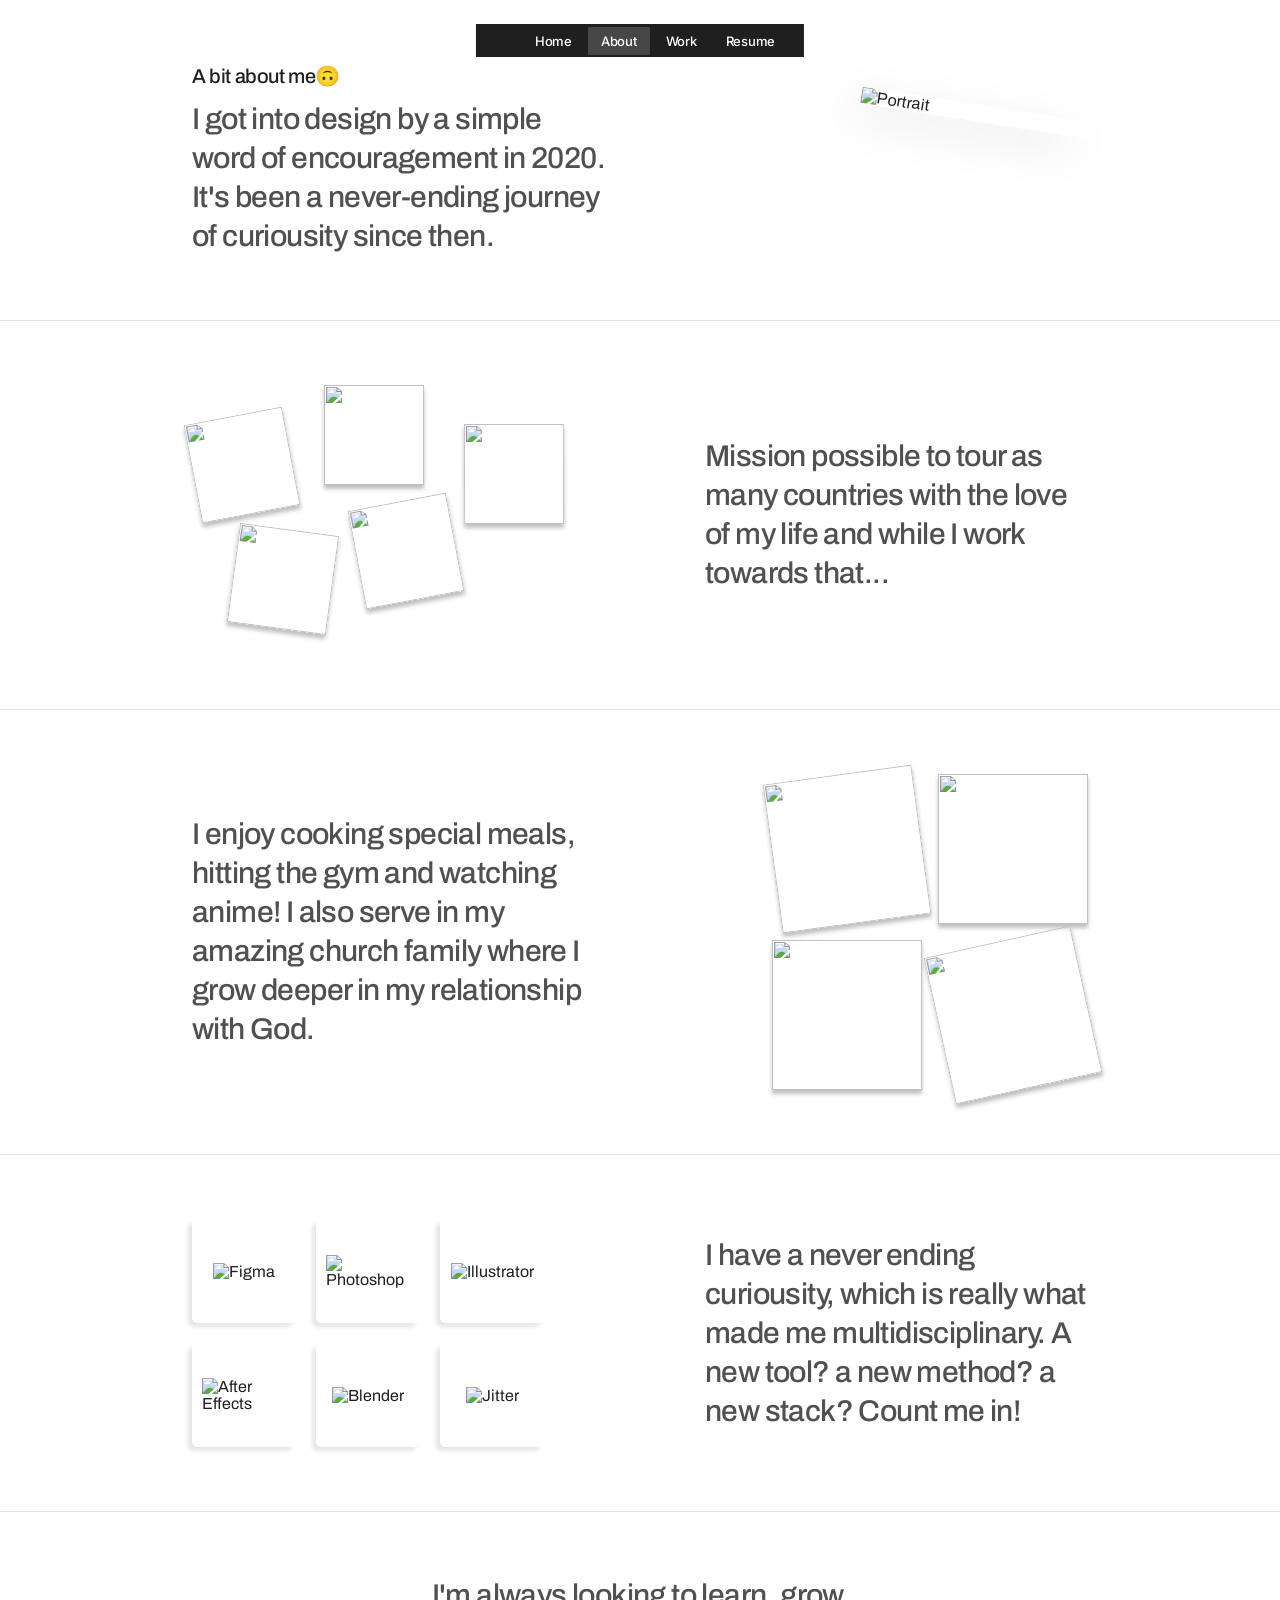
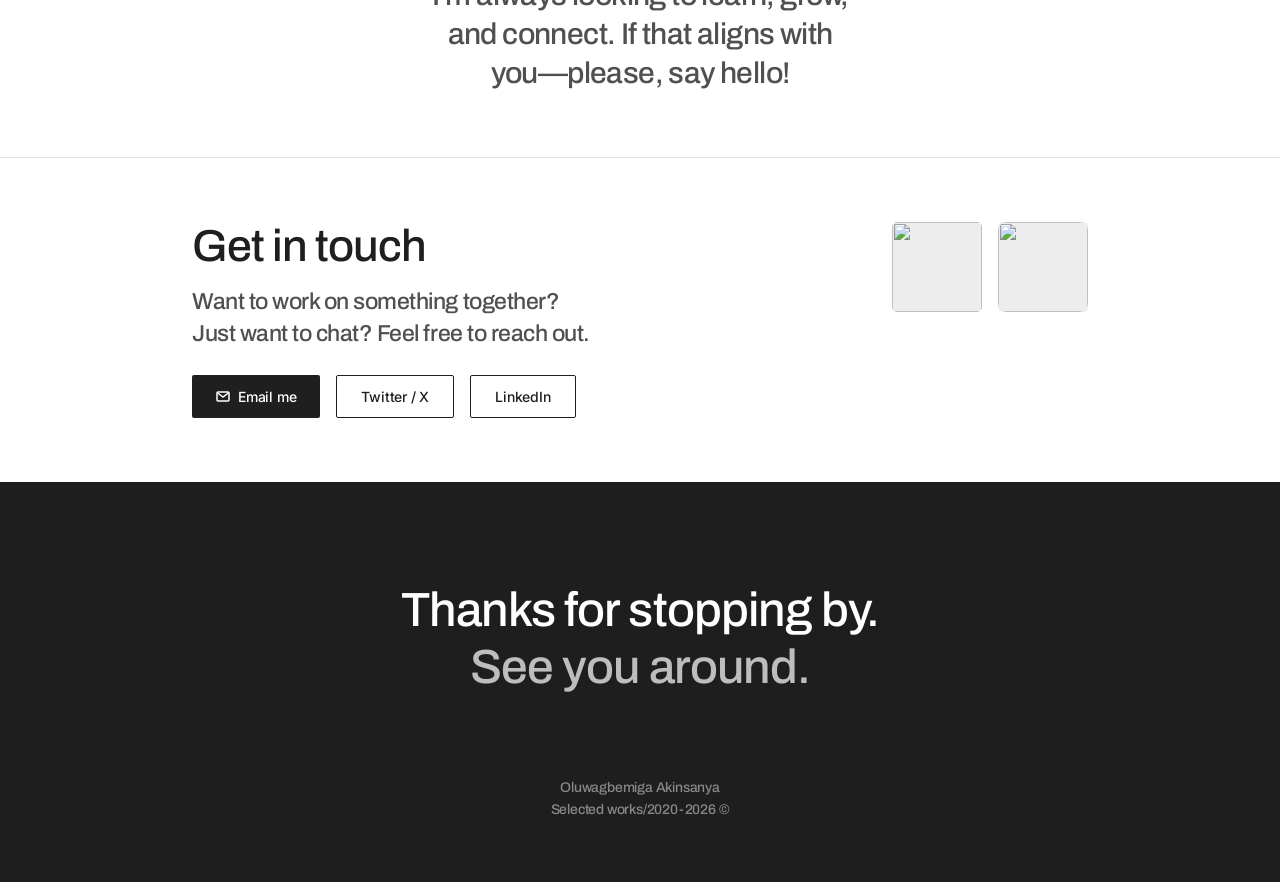
==== about.html @ 21c0c802 "Initial commit: portfolio site" ====
<!DOCTYPE html>
<html lang="en">
<head>
  <meta charset="UTF-8">
  <meta name="viewport" content="width=device-width, initial-scale=1">
  <title>About — Oluwagbemiga</title>
  <link rel="preconnect" href="https://fonts.googleapis.com">
  <link rel="preconnect" href="https://fonts.gstatic.com" crossorigin>
  <link href="https://fonts.googleapis.com/css2?family=Archivo:ital,wdth,wght@0,75..125,100..900;1,75..125,100..900&family=Inter:wght@400;500;700&display=swap" rel="stylesheet">
  <link rel="stylesheet" href="styles.css">
</head>
<body>

<!-- ── Navigation ── -->
<nav class="site-nav" id="site-nav">
  <span class="nav-brand">OA</span>
  <div class="nav-links" id="nav-links">
    <a href="index.html"  class="nav-link">Home</a>
    <a href="about.html"  class="nav-link active">About</a>
    <a href="work.html"   class="nav-link">Work</a>
    <a href="resume.html" class="nav-link">Resume</a>
  </div>
  <button class="nav-hamburger" id="hamburger" aria-label="Open menu" aria-expanded="false">
    <span></span><span></span><span></span>
  </button>
</nav>

<div class="nav-drawer" id="nav-drawer" role="dialog" aria-modal="true" aria-label="Navigation">
  <a href="index.html"  class="nav-link">Home</a>
  <a href="about.html"  class="nav-link active">About</a>
  <a href="work.html"   class="nav-link">Work</a>
  <a href="resume.html" class="nav-link">Resume</a>
</div>

<!-- ── Section 1 ── -->
<section class="about-section-1">
  <div class="page-wrap">
    <div class="about-intro">
      <div class="about-text-col">
        <h2 class="about-emoji-heading">A bit about me🙃</h2>
        <p class="about-large-text">I got into design by a simple word of encouragement in 2020. It's been a never-ending journey of curiousity since then.</p>
      </div>
      <div class="about-photo-col">
        <img src="https://www.figma.com/api/mcp/asset/f6cf81d5-50de-413b-9398-11bdb1b05a57.png" alt="Portrait" class="about-portrait">
      </div>
    </div>
  </div>
</section>

<div class="divider"></div>

<!-- ── Section 2 ── -->
<section class="about-section-2">
  <div class="page-wrap">
    <div class="about-grid-2col">
      <div class="about-images-scattered">
        <img src="https://www.figma.com/api/mcp/asset/86832099-6c69-4d42-bf12-0db4198c7cac.png" alt="" class="scattered-img scattered-img-1">
        <img src="https://www.figma.com/api/mcp/asset/86832099-6c69-4d42-bf12-0db4198c7cac.png" alt="" class="scattered-img scattered-img-2">
        <img src="https://www.figma.com/api/mcp/asset/86832099-6c69-4d42-bf12-0db4198c7cac.png" alt="" class="scattered-img scattered-img-3">
        <img src="https://www.figma.com/api/mcp/asset/86832099-6c69-4d42-bf12-0db4198c7cac.png" alt="" class="scattered-img scattered-img-4">
        <img src="https://www.figma.com/api/mcp/asset/86832099-6c69-4d42-bf12-0db4198c7cac.png" alt="" class="scattered-img scattered-img-5">
      </div>
      <div class="about-text-col-right">
        <p class="about-large-text">Mission possible to tour as many countries with the love of my life and while I work towards that...</p>
      </div>
    </div>
  </div>
</section>

<div class="divider"></div>

<!-- ── Section 3 ── -->
<section class="about-section-3">
  <div class="page-wrap">
    <div class="about-grid-2col">
      <div class="about-text-col">
        <p class="about-large-text">I enjoy cooking special meals, hitting the gym and watching anime! I also serve in my amazing church family where I grow deeper in my relationship with God.</p>
      </div>
      <div class="about-photos-group">
        <img src="https://www.figma.com/api/mcp/asset/74297b74-809b-4aea-aa64-3c2932023fda.png" alt="" class="about-photo-1">
        <img src="https://www.figma.com/api/mcp/asset/d408a645-271e-459c-bf51-e8c60761d5ba.png" alt="" class="about-photo-2">
        <img src="https://www.figma.com/api/mcp/asset/4335ca05-615f-412e-9562-14b86ab29847.png" alt="" class="about-photo-3">
        <img src="https://www.figma.com/api/mcp/asset/6517245e-c933-4cba-adb3-c72f0f5b3d5c.png" alt="" class="about-photo-4">
      </div>
    </div>
  </div>
</section>

<div class="divider"></div>

<!-- ── Section 4 ── -->
<section class="about-section-4">
  <div class="page-wrap">
    <div class="about-grid-2col">
      <div class="about-tools-grid">
        <div class="about-tool-icon"><img src="https://www.figma.com/api/mcp/asset/6e334aee-6ba7-4300-bdca-6ab56b4543cb.png" alt="Figma"></div>
        <div class="about-tool-icon"><img src="https://www.figma.com/api/mcp/asset/981fa66b-3b0f-4d4e-8f4e-2a7645a2c3f4.png" alt="Photoshop"></div>
        <div class="about-tool-icon"><img src="https://www.figma.com/api/mcp/asset/8ad4695e-627b-4239-b945-a919a7bea72e.png" alt="Illustrator"></div>
        <div class="about-tool-icon"><img src="https://www.figma.com/api/mcp/asset/7de58381-ef92-4395-988f-3b2e0eb413a5.png" alt="After Effects"></div>
        <div class="about-tool-icon"><img src="https://www.figma.com/api/mcp/asset/53575e21-526a-4809-959b-5edc28e5737f.png" alt="Blender"></div>
        <div class="about-tool-icon"><img src="https://www.figma.com/api/mcp/asset/551fd277-6b20-4129-b272-5f12b5380f18.png" alt="Jitter"></div>
      </div>
      <div class="about-text-col-right">
        <p class="about-large-text">I have a never ending curiousity, which is really what made me multidisciplinary. A new tool? a new method? a new stack? Count me in!</p>
      </div>
    </div>
  </div>
</section>

<div class="divider"></div>

<!-- ── Section 5 ── -->
<section class="about-section-5">
  <div class="page-wrap">
    <p class="about-large-text about-centered">I'm always looking to learn, grow, and connect. If that aligns with you—please, say hello!</p>
  </div>
</section>

<div class="divider"></div>

<!-- ── Contact ── -->
<section id="contact">
  <div class="page-wrap">
    <div class="contact-inner">
      <div class="contact-text">
        <h2 class="contact-title">Get in touch</h2>
        <p class="contact-sub">
          Want to work on something together?<br>
          Just want to chat? Feel free to reach out.
        </p>
        <div class="contact-links">
          <a href="mailto:hello@gbemiga.com" class="contact-btn">
            <svg width="14" height="14" viewBox="0 0 14 14" fill="none" stroke="currentColor" stroke-width="1.5" aria-hidden="true"><rect x="1" y="3" width="12" height="9" rx="1"/><path d="M1 3.5l6 4.5 6-4.5"/></svg>
            Email me
          </a>
          <a href="https://twitter.com" target="_blank" rel="noopener" class="contact-btn outline">Twitter / X</a>
          <a href="https://linkedin.com" target="_blank" rel="noopener" class="contact-btn outline">LinkedIn</a>
        </div>
      </div>
      <div class="contact-avatars">
        <div class="contact-avatar">
          <img src="https://www.figma.com/api/mcp/asset/2e35de04-e51f-4b09-ad46-7bd2936ab150.png" alt="">
        </div>
        <div class="contact-avatar rounded">
          <img src="https://www.figma.com/api/mcp/asset/2a43129b-2ddc-463d-95ac-5caa63609c9f.png" alt="">
        </div>
      </div>
    </div>
  </div>
</section>

<!-- ── Footer ── -->
<footer class="site-footer">
  <div class="footer-heading">
    <span class="line1">Thanks for stopping by.</span>
    <span class="line2">See you around.</span>
  </div>
  <p class="footer-copy">
    Oluwagbemiga Akinsanya<br>
    Selected works/2020-2026 ©
  </p>
</footer>

<script src="main.js"></script>
</body>
</html>
---- styles.css ----
/* ═══════════════════════════════════════════════
   GBEMIGA PORTFOLIO — SHARED STYLES
   ═══════════════════════════════════════════════ */

/* ── Reset ── */
*, *::before, *::after { box-sizing: border-box; margin: 0; padding: 0; }
html { scroll-behavior: smooth; }

/* ── Tokens ── */
:root {
  --black:   #1f1f1f;
  --gray:    #505050;
  --light:   #ededed;
  --sage:    #aec0b7;
  --white:   #ffffff;
  --dark:    #1e1e1e;
  --divider: #e2e2e2;
  --blue:    #0161f3;

  --font-main: 'Archivo', sans-serif;
  --font-ui:   'Inter', sans-serif;

  /* content column: mirrors Figma 272px gutter on 1440px canvas */
  --col-pad: max(24px, calc((100% - 896px) / 2));
  --max-content: 896px;
}

/* ── Base ── */
body {
  font-family: var(--font-main);
  background: var(--white);
  color: var(--black);
  -webkit-font-smoothing: antialiased;
}

a { color: inherit; text-decoration: none; }
img { display: block; max-width: 100%; }
button { cursor: pointer; border: none; background: none; font: inherit; }

/* ═══════════════════════════════════════════════
   NAVIGATION
   ═══════════════════════════════════════════════ */
.site-nav {
  position: fixed;
  top: 24px;
  left: 50%;
  transform: translateX(-50%);
  z-index: 100;
  background: var(--black);
  display: flex;
  align-items: center;
  gap: 6px;
  padding: 8px 16px;
  white-space: nowrap;
  transition: top .3s;
}

.nav-link {
  font-family: var(--font-ui);
  font-weight: 500;
  font-size: 13px;
  color: var(--white);
  letter-spacing: -.26px;
  padding: 6px 13px;
  border-radius: 1px;
  transition: background .15s;
}
.nav-link:hover        { background: #2e2e2e; }
.nav-link.active       { background: #474747; }

/* hamburger (hidden on desktop) */
.nav-hamburger {
  display: none;
  flex-direction: column;
  gap: 5px;
  padding: 6px;
  cursor: pointer;
}
.nav-hamburger span {
  display: block;
  width: 22px;
  height: 2px;
  background: var(--white);
  border-radius: 2px;
  transition: transform .25s, opacity .25s;
}

/* mobile nav drawer */
.nav-drawer {
  display: none;
  position: fixed;
  inset: 0;
  background: var(--black);
  z-index: 99;
  flex-direction: column;
  align-items: center;
  justify-content: center;
  gap: 32px;
}
.nav-drawer.open { display: flex; }
.nav-drawer .nav-link {
  font-size: 28px;
  font-family: var(--font-main);
  font-weight: 500;
  letter-spacing: -.5px;
}

/* ═══════════════════════════════════════════════
   PAGE LAYOUT HELPERS
   ═══════════════════════════════════════════════ */
.page-wrap {
  padding: 0 var(--col-pad);
  max-width: calc(var(--max-content) + 2 * var(--col-pad));
  margin: 0 auto;
}

.divider {
  width: 100%;
  height: 1px;
  background: var(--divider);
  margin: 0;
}

/* ═══════════════════════════════════════════════
   HERO
   ═══════════════════════════════════════════════ */
#home {
  padding-top: 160px;
  padding-bottom: 60px;
}
.hero-name {
  font-weight: 500;
  font-size: clamp(32px, 4vw, 48px);
  color: var(--black);
  letter-spacing: -.96px;
  line-height: 1.15;
  font-variation-settings: 'wdth' 100;
}
.hero-desc {
  font-weight: 500;
  font-size: clamp(32px, 4vw, 48px);
  color: var(--gray);
  letter-spacing: -.96px;
  line-height: 1.15;
  font-variation-settings: 'wdth' 100;
}
.hero-desc em { font-style: italic; }

/* ═══════════════════════════════════════════════
   STATS BAR
   ═══════════════════════════════════════════════ */
#about-strip {
  padding: 48px 0;
}
.stats {
  display: flex;
  align-items: flex-end;
  gap: clamp(32px, 6vw, 88px);
  flex-wrap: wrap;
}
.stat-block {
  display: flex;
  flex-direction: column;
  gap: 14px;
}
.stat-label, .stat-sub {
  font-weight: 500;
  font-size: clamp(16px, 1.8vw, 24px);
  color: var(--gray);
  letter-spacing: -.48px;
  font-variation-settings: 'wdth' 100;
}
.stat-number, .stat-proficient-title {
  font-weight: 500;
  font-size: clamp(32px, 4vw, 48px);
  color: var(--black);
  letter-spacing: -.96px;
  font-variation-settings: 'wdth' 100;
}
.stat-proficient-tools {
  font-weight: 500;
  font-size: clamp(14px, 1.6vw, 24px);
  color: var(--gray);
  letter-spacing: -.48px;
  font-variation-settings: 'wdth' 100;
}

/* ═══════════════════════════════════════════════
   WORK SECTION
   ═══════════════════════════════════════════════ */
#work { padding: 48px 0 64px; }

.section-heading {
  font-weight: 500;
  font-size: clamp(28px, 3.5vw, 48px);
  color: var(--black);
  letter-spacing: -.96px;
  margin-bottom: 32px;
  font-variation-settings: 'wdth' 100;
}

/* Filter tabs */
.filter-tabs {
  display: flex;
  align-items: center;
  gap: clamp(24px, 4vw, 60px);
  margin-bottom: 40px;
  flex-wrap: wrap;
}
.filter-tab {
  position: relative;
  cursor: pointer;
  padding-bottom: 4px;
}
.filter-tab-label {
  font-family: var(--font-ui);
  font-size: clamp(16px, 1.4vw, 20px);
  font-weight: 500;
  color: var(--gray);
  letter-spacing: -.4px;
  transition: color .15s;
}
.filter-tab-label sup {
  font-size: .65em;
  vertical-align: super;
  margin-left: 2px;
}
.filter-tab.active .filter-tab-label { font-weight: 700; color: var(--black); }
.filter-tab::after {
  content: '';
  position: absolute;
  bottom: 0; left: 0;
  width: 0; height: 2px;
  background: var(--black);
  transition: width .2s;
}
.filter-tab.active::after { width: 100%; }

/* Project grid */
.project-grid {
  display: grid;
  grid-template-columns: repeat(3, 1fr);
  gap: 39px 20px;
}
.project-card {
  display: flex;
  flex-direction: column;
  gap: 13px;
  cursor: pointer;
}
.project-card[data-hidden="true"] { display: none; }

.project-thumb {
  background: var(--sage);
  aspect-ratio: 272 / 180;
  overflow: hidden;
  position: relative;
}
.project-thumb img {
  position: absolute;
  inset: 0;
  width: 100%;
  height: 100%;
  object-fit: cover;
  pointer-events: none;
  transition: transform .3s ease;
}
.project-card:hover .project-thumb img { transform: scale(1.04); }

.project-info { display: flex; flex-direction: column; gap: 4px; }
.project-name {
  font-weight: 500;
  font-size: clamp(18px, 1.8vw, 24px);
  color: var(--black);
  letter-spacing: -.48px;
  font-variation-settings: 'wdth' 100;
}
.project-type {
  font-family: var(--font-ui);
  font-weight: 500;
  font-size: 16px;
  color: var(--gray);
  letter-spacing: -.32px;
}
.project-link-cta {
  font-family: var(--font-ui);
  font-weight: 500;
  font-size: 16px;
  color: var(--gray);
  letter-spacing: -.32px;
  display: flex;
  align-items: center;
  gap: 8px;
  transition: color .15s;
}
.project-card:hover .project-link-cta { color: var(--black); }
.project-link-cta svg {
  width: 10px;
  height: 10px;
  flex-shrink: 0;
  transition: transform .2s;
}
.project-card:hover .project-link-cta svg { transform: translate(2px, -2px); }

/* thumb variants */
.thumb-ladder-ng { background: linear-gradient(180deg, #0161f3, #011d70); }
.thumb-ladder-brand { background: #0161f3; }

.coming-soon-badge {
  position: absolute;
  bottom: 12px; left: 9px;
  background: rgba(255,255,255,.41);
  backdrop-filter: blur(4px);
  padding: 4px 8px;
  font-family: var(--font-ui);
  font-weight: 500;
  font-size: 11px;
  color: var(--white);
  letter-spacing: -.22px;
}

/* ═══════════════════════════════════════════════
   EXPLORATIONS
   ═══════════════════════════════════════════════ */
#explorations { padding: 48px 0 64px; }
.exploration-grid {
  display: grid;
  grid-template-columns: repeat(2, 1fr);
  gap: 36px;
  margin-top: 32px;
}
.exploration-card { display: flex; flex-direction: column; gap: 13px; cursor: pointer; }
.exploration-thumb {
  background: var(--sage);
  aspect-ratio: 410 / 250;
  overflow: hidden;
  position: relative;
  border-radius: 5px;
}
.exploration-thumb img {
  position: absolute;
  inset: 0;
  width: 100%;
  height: 100%;
  object-fit: cover;
  transition: transform .3s ease;
}
.exploration-card:hover .exploration-thumb img { transform: scale(1.04); }
.exploration-name {
  font-weight: 500;
  font-size: clamp(18px, 1.8vw, 24px);
  color: var(--black);
  letter-spacing: -.48px;
  font-variation-settings: 'wdth' 100;
}

/* ═══════════════════════════════════════════════
   CONTACT
   ═══════════════════════════════════════════════ */
#contact { padding: 64px 0; }
.contact-inner {
  display: flex;
  align-items: flex-start;
  justify-content: space-between;
  gap: 40px;
  flex-wrap: wrap;
}
.contact-text { flex: 1 1 320px; display: flex; flex-direction: column; gap: 16px; }
.contact-title {
  font-weight: 500;
  font-size: clamp(28px, 3.5vw, 48px);
  color: var(--black);
  letter-spacing: -.96px;
  font-variation-settings: 'wdth' 100;
}
.contact-sub {
  font-weight: 500;
  font-size: clamp(16px, 1.8vw, 24px);
  color: var(--gray);
  letter-spacing: -.48px;
  line-height: 1.4;
  font-variation-settings: 'wdth' 100;
}
.contact-links { display: flex; gap: 16px; margin-top: 8px; flex-wrap: wrap; }
.contact-btn {
  display: inline-flex;
  align-items: center;
  gap: 8px;
  background: var(--black);
  color: var(--white);
  font-family: var(--font-ui);
  font-weight: 500;
  font-size: 14px;
  letter-spacing: -.2px;
  padding: 12px 24px;
  border-radius: 2px;
  transition: background .15s;
}
.contact-btn:hover { background: #333; }
.contact-btn.outline {
  background: transparent;
  border: 1px solid var(--black);
  color: var(--black);
}
.contact-btn.outline:hover { background: var(--light); }

.contact-avatars { display: flex; gap: 16px; align-items: center; flex-shrink: 0; }
.contact-avatar {
  width: 90px; height: 90px;
  border-radius: 5px;
  overflow: hidden;
  background: var(--light);
  position: relative;
}
.contact-avatar img {
  position: absolute;
  inset: 0;
  width: 100%;
  height: 100%;
  object-fit: cover;
}
.contact-avatar.rounded img { border-radius: 9px; }

/* ═══════════════════════════════════════════════
   FOOTER
   ═══════════════════════════════════════════════ */
.site-footer {
  background: var(--dark);
  padding: 100px var(--col-pad) 60px;
  text-align: center;
}
.footer-heading {
  font-weight: 500;
  font-size: clamp(28px, 4vw, 48px);
  letter-spacing: -.96px;
  font-variation-settings: 'wdth' 100;
  line-height: 1.2;
  margin-bottom: 80px;
}
.footer-heading .line1 { color: var(--white); display: block; }
.footer-heading .line2 { color: #bdbdbd;     display: block; }
.footer-copy {
  font-weight: 500;
  font-size: 14px;
  color: #888;
  letter-spacing: -.2px;
  line-height: 1.6;
  font-variation-settings: 'wdth' 100;
}

/* ═══════════════════════════════════════════════
   ABOUT PAGE
   ═══════════════════════════════════════════════ */
.about-section-1, .about-section-2, .about-section-3, .about-section-4, .about-section-5 {
  padding: 64px 0;
}

.about-emoji-heading {
  font-weight: 500;
  font-size: 20px;
  color: var(--black);
  letter-spacing: -.4px;
  margin-bottom: 12px;
  font-variation-settings: 'wdth' 100;
}

.about-large-text {
  font-weight: 500;
  font-size: clamp(22px, 2.5vw, 30px);
  color: var(--gray);
  letter-spacing: -.6px;
  line-height: 1.3;
  font-variation-settings: 'wdth' 100;
}

.about-centered {
  text-align: center;
  max-width: 430px;
  margin: 0 auto;
}

/* Section 1: Intro with portrait */
.about-intro {
  display: grid;
  grid-template-columns: 1fr 1fr;
  gap: 64px;
  align-items: start;
}
.about-text-col {
  max-width: 430px;
}
.about-photo-col {
  display: flex;
  justify-content: flex-end;
  padding-top: 40px;
}
.about-portrait {
  width: 228px;
  height: auto;
  transform: rotate(8.8deg);
  box-shadow: -10px 14px 44px rgba(0,0,0,0.1);
}

/* Section 2: Scattered images */
.about-grid-2col {
  display: grid;
  grid-template-columns: 1fr 1fr;
  gap: 64px;
  align-items: center;
}
.about-images-scattered {
  position: relative;
  height: 260px;
}
.scattered-img {
  position: absolute;
  width: 100px;
  height: 100px;
  object-fit: cover;
  box-shadow: 0 4px 4px rgba(0,0,0,0.25);
}
.scattered-img-1 { top: 30px; left: 0; transform: rotate(-10.75deg); }
.scattered-img-2 { top: 0; left: 132px; }
.scattered-img-3 { top: 116px; left: 164px; transform: rotate(-10.75deg); }
.scattered-img-4 { top: 144px; left: 41px; transform: rotate(7.67deg); }
.scattered-img-5 { top: 39px; left: 272px; transform: rotate(-0.14deg); }

.about-text-col-right {
  max-width: 383px;
  margin-left: auto;
}

/* Section 3: Photos group */
.about-photos-group {
  display: grid;
  grid-template-columns: repeat(2, 150px);
  gap: 16px;
  justify-content: flex-end;
}
.about-photo-1, .about-photo-2, .about-photo-3, .about-photo-4 {
  width: 150px;
  height: 150px;
  object-fit: cover;
  box-shadow: 0 4px 4px rgba(0,0,0,0.25);
}
.about-photo-1 { transform: rotate(-7.72deg); }
.about-photo-4 { transform: rotate(-12.44deg); }

/* Section 4: Tools grid */
.about-tools-grid {
  display: grid;
  grid-template-columns: repeat(3, 104px);
  gap: 20px;
}
.about-tool-icon {
  width: 104px;
  height: 104px;
  background: var(--white);
  border-radius: 5px;
  display: flex;
  align-items: center;
  justify-content: center;
  box-shadow: -4px 4px 4px rgba(0,0,0,0.1);
}
.about-tool-icon img {
  max-width: 80%;
  max-height: 80%;
  object-fit: contain;
}

/* Skills / tools */
.tools-grid {
  display: grid;
  grid-template-columns: repeat(auto-fill, minmax(140px, 1fr));
  gap: 16px;
  margin-top: 32px;
}
.tool-chip {
  border: 1px solid var(--divider);
  border-radius: 4px;
  padding: 14px 16px;
  font-family: var(--font-ui);
  font-weight: 500;
  font-size: 14px;
  color: var(--black);
  letter-spacing: -.2px;
  text-align: center;
  transition: border-color .15s, background .15s;
}
.tool-chip:hover { border-color: var(--black); background: #fafafa; }

/* Services list */
.services-list { margin-top: 32px; display: flex; flex-direction: column; gap: 0; }
.service-item {
  display: flex;
  align-items: center;
  gap: 16px;
  padding: 20px 0;
  border-bottom: 1px solid var(--divider);
  font-weight: 500;
  font-size: clamp(18px, 1.8vw, 24px);
  color: var(--black);
  letter-spacing: -.48px;
  font-variation-settings: 'wdth' 100;
}
.service-num {
  font-family: var(--font-ui);
  font-size: 13px;
  color: var(--gray);
  min-width: 32px;
}

/* ═══════════════════════════════════════════════
   WORK PAGE
   ═══════════════════════════════════════════════ */
.work-hero { padding: 160px 0 48px; }
.work-hero h1 {
  font-weight: 500;
  font-size: clamp(36px, 5vw, 64px);
  letter-spacing: -1.2px;
  line-height: 1.1;
  font-variation-settings: 'wdth' 100;
}

/* ═══════════════════════════════════════════════
   RESUME PAGE (Project Showcase)
   ═══════════════════════════════════════════════ */
.project-header {
  padding: 160px 0 48px;
}
.project-breadcrumb {
  font-family: var(--font-ui);
  font-weight: 500;
  font-size: 20px;
  color: var(--black);
  letter-spacing: -.4px;
}
.breadcrumb-gray {
  color: var(--gray);
}

.project-showcase {
  padding: 48px 0;
}
.project-showcase-inner {
  max-width: 896px;
  margin: 0 auto;
  padding: 0 var(--col-pad);
  display: flex;
  flex-direction: column;
  gap: 48px;
}
.project-showcase-inner img {
  width: 100%;
  height: auto;
  display: block;
}

/* ═══════════════════════════════════════════════
   RESPONSIVE — TABLET (≤ 1024px)
   ═══════════════════════════════════════════════ */
@media (max-width: 1024px) {
  :root { --col-pad: max(20px, 4vw); }

  .project-grid { grid-template-columns: repeat(2, 1fr); gap: 28px 16px; }
  .exploration-grid { gap: 24px; }
  .project-showcase-inner { gap: 32px; }
  .about-bio { gap: 40px; }
  .resume-layout { grid-template-columns: 1fr; gap: 48px; }
  .timeline-item { grid-template-columns: 90px 1fr; gap: 16px; }
}

/* ═══════════════════════════════════════════════
   RESPONSIVE — MOBILE (≤ 768px)
   ═══════════════════════════════════════════════ */
@media (max-width: 768px) {
  :root { --col-pad: 20px; }

  /* nav: hide link row, show hamburger */
  .site-nav { top: 16px; padding: 10px 16px; gap: 0; justify-content: space-between; width: calc(100% - 32px); }
  .nav-links  { display: none; }
  .nav-brand  { font-family: var(--font-ui); font-weight: 700; font-size: 14px; color: var(--white); letter-spacing: -.2px; }
  .nav-hamburger { display: flex; }

  /* hero */
  #home { padding-top: 120px; }

  /* stats: column on tiny screens */
  .stats { flex-direction: column; align-items: flex-start; gap: 32px; }

  /* grids: 1-col */
  .project-grid { grid-template-columns: 1fr; }
  .exploration-grid { grid-template-columns: 1fr; }

  /* about sections: 1-col */
  .about-intro, .about-grid-2col { grid-template-columns: 1fr; gap: 32px; }
  .about-photo-col { justify-content: center; padding-top: 0; }
  .about-portrait { width: 180px; }
  .about-images-scattered { height: 200px; }
  .scattered-img { width: 80px; height: 80px; }
  .scattered-img-1 { top: 20px; left: 0; }
  .scattered-img-2 { top: 0; left: 100px; }
  .scattered-img-3 { top: 90px; left: 120px; }
  .scattered-img-4 { top: 110px; left: 30px; }
  .scattered-img-5 { top: 30px; left: 200px; }
  .about-text-col-right { margin-left: 0; max-width: 100%; }
  .about-photos-group { grid-template-columns: repeat(2, 120px); gap: 12px; justify-content: center; }
  .about-photo-1, .about-photo-2, .about-photo-3, .about-photo-4 { width: 120px; height: 120px; }
  .about-tools-grid { grid-template-columns: repeat(3, 80px); gap: 16px; justify-content: center; }
  .about-tool-icon { width: 80px; height: 80px; }

  /* contact */
  .contact-inner { flex-direction: column; }
  .contact-avatars { display: none; } /* avatars not critical on mobile */

  /* resume timeline */
  .timeline-item { grid-template-columns: 1fr; gap: 8px; }
  .timeline-year { padding-top: 0; }
}

/* ═══════════════════════════════════════════════
   UTILITIES
   ═══════════════════════════════════════════════ */
.sr-only {
  position: absolute; width: 1px; height: 1px;
  padding: 0; margin: -1px; overflow: hidden;
  clip: rect(0,0,0,0); white-space: nowrap; border: 0;
}
.mt-8  { margin-top: 8px; }
.mt-16 { margin-top: 16px; }
.mt-32 { margin-top: 32px; }
.mt-48 { margin-top: 48px; }
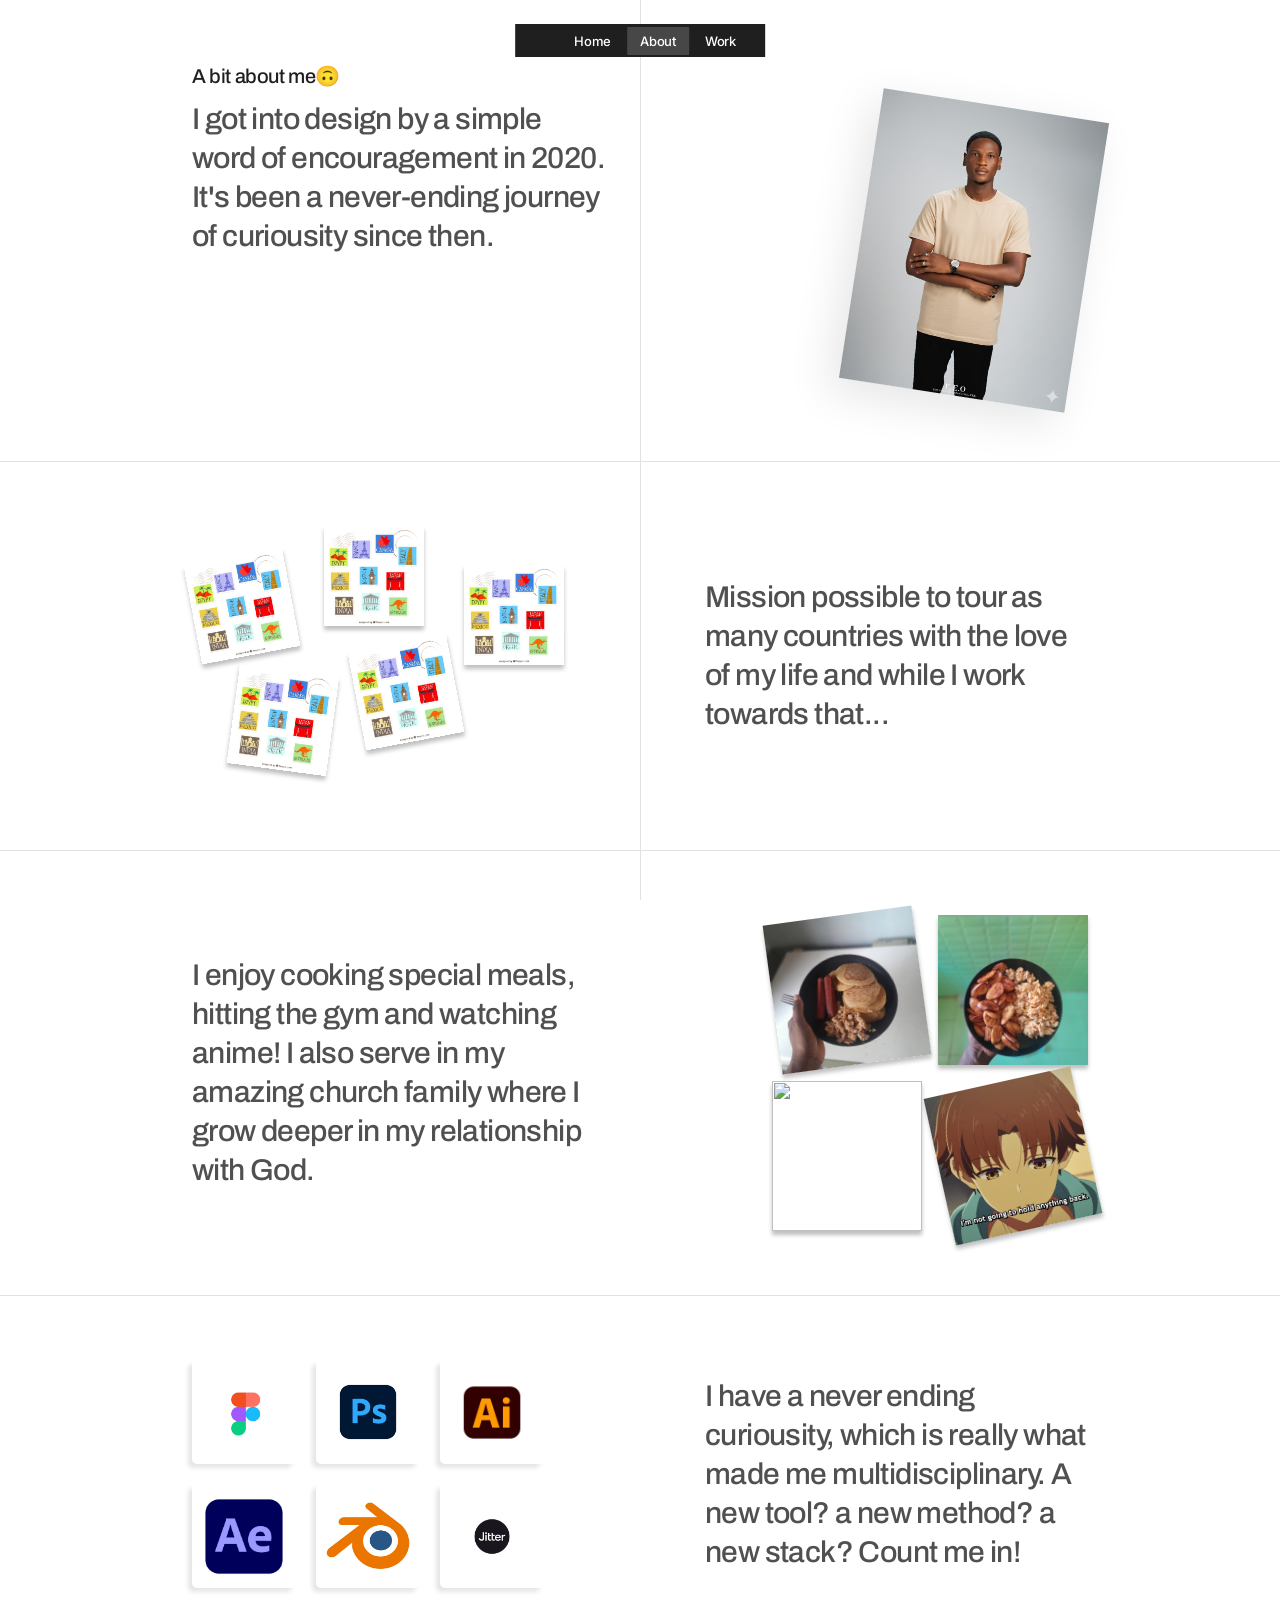
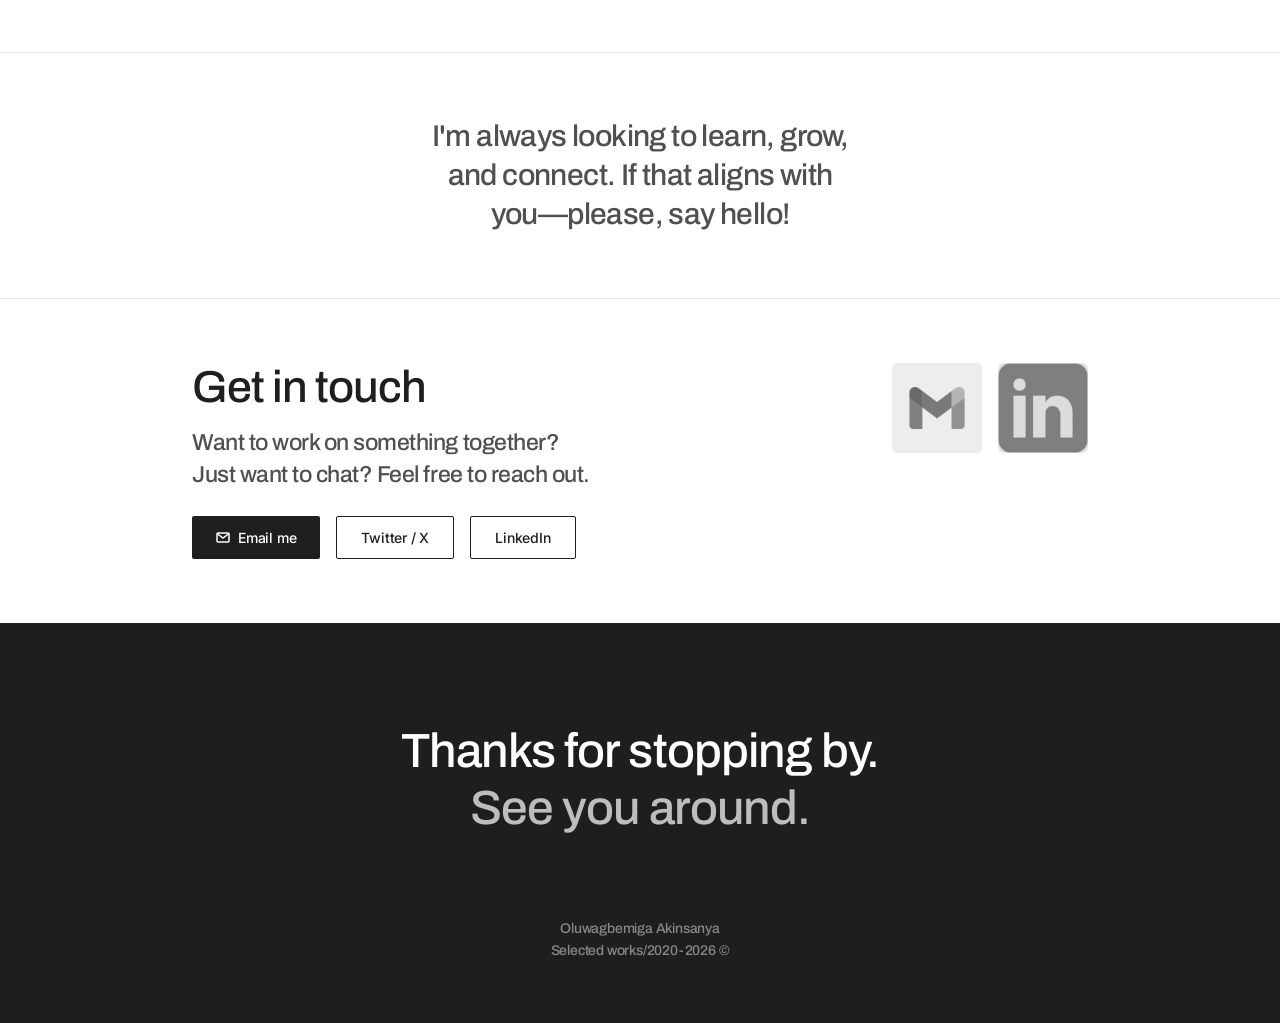
==== commit 3ed3561e: "Add project pages, images, and updated styles" ====
--- a/about.html
+++ b/about.html
@@ -10,6 +10,7 @@
   <link rel="stylesheet" href="styles.css">
 </head>
 <body>
+<div class="grid-line-v" aria-hidden="true"></div>
 
 <!-- ── Navigation ── -->
 <nav class="site-nav" id="site-nav">
@@ -18,7 +19,6 @@
     <a href="index.html"  class="nav-link">Home</a>
     <a href="about.html"  class="nav-link active">About</a>
     <a href="work.html"   class="nav-link">Work</a>
-    <a href="resume.html" class="nav-link">Resume</a>
   </div>
   <button class="nav-hamburger" id="hamburger" aria-label="Open menu" aria-expanded="false">
     <span></span><span></span><span></span>
@@ -29,7 +29,6 @@
   <a href="index.html"  class="nav-link">Home</a>
   <a href="about.html"  class="nav-link active">About</a>
   <a href="work.html"   class="nav-link">Work</a>
-  <a href="resume.html" class="nav-link">Resume</a>
 </div>
 
 <!-- ── Section 1 ── -->
@@ -41,7 +40,7 @@
         <p class="about-large-text">I got into design by a simple word of encouragement in 2020. It's been a never-ending journey of curiousity since then.</p>
       </div>
       <div class="about-photo-col">
-        <img src="https://www.figma.com/api/mcp/asset/f6cf81d5-50de-413b-9398-11bdb1b05a57.png" alt="Portrait" class="about-portrait">
+        <img src="images/site/about-portrait.png" alt="Portrait" class="about-portrait">
       </div>
     </div>
   </div>
@@ -54,11 +53,11 @@
   <div class="page-wrap">
     <div class="about-grid-2col">
       <div class="about-images-scattered">
-        <img src="https://www.figma.com/api/mcp/asset/86832099-6c69-4d42-bf12-0db4198c7cac.png" alt="" class="scattered-img scattered-img-1">
-        <img src="https://www.figma.com/api/mcp/asset/86832099-6c69-4d42-bf12-0db4198c7cac.png" alt="" class="scattered-img scattered-img-2">
-        <img src="https://www.figma.com/api/mcp/asset/86832099-6c69-4d42-bf12-0db4198c7cac.png" alt="" class="scattered-img scattered-img-3">
-        <img src="https://www.figma.com/api/mcp/asset/86832099-6c69-4d42-bf12-0db4198c7cac.png" alt="" class="scattered-img scattered-img-4">
-        <img src="https://www.figma.com/api/mcp/asset/86832099-6c69-4d42-bf12-0db4198c7cac.png" alt="" class="scattered-img scattered-img-5">
+        <img src="images/site/about-scattered.png" alt="" class="scattered-img scattered-img-1">
+        <img src="images/site/about-scattered.png" alt="" class="scattered-img scattered-img-2">
+        <img src="images/site/about-scattered.png" alt="" class="scattered-img scattered-img-3">
+        <img src="images/site/about-scattered.png" alt="" class="scattered-img scattered-img-4">
+        <img src="images/site/about-scattered.png" alt="" class="scattered-img scattered-img-5">
       </div>
       <div class="about-text-col-right">
         <p class="about-large-text">Mission possible to tour as many countries with the love of my life and while I work towards that...</p>
@@ -77,10 +76,10 @@
         <p class="about-large-text">I enjoy cooking special meals, hitting the gym and watching anime! I also serve in my amazing church family where I grow deeper in my relationship with God.</p>
       </div>
       <div class="about-photos-group">
-        <img src="https://www.figma.com/api/mcp/asset/74297b74-809b-4aea-aa64-3c2932023fda.png" alt="" class="about-photo-1">
-        <img src="https://www.figma.com/api/mcp/asset/d408a645-271e-459c-bf51-e8c60761d5ba.png" alt="" class="about-photo-2">
-        <img src="https://www.figma.com/api/mcp/asset/4335ca05-615f-412e-9562-14b86ab29847.png" alt="" class="about-photo-3">
-        <img src="https://www.figma.com/api/mcp/asset/6517245e-c933-4cba-adb3-c72f0f5b3d5c.png" alt="" class="about-photo-4">
+        <img src="images/site/about-photo-1.png" alt="" class="about-photo-1">
+        <img src="images/site/about-photo-2.png" alt="" class="about-photo-2">
+        <img src="images/site/about-photo-3.png" alt="" class="about-photo-3">
+        <img src="images/site/about-photo-4.png" alt="" class="about-photo-4">
       </div>
     </div>
   </div>
@@ -93,12 +92,12 @@
   <div class="page-wrap">
     <div class="about-grid-2col">
       <div class="about-tools-grid">
-        <div class="about-tool-icon"><img src="https://www.figma.com/api/mcp/asset/6e334aee-6ba7-4300-bdca-6ab56b4543cb.png" alt="Figma"></div>
-        <div class="about-tool-icon"><img src="https://www.figma.com/api/mcp/asset/981fa66b-3b0f-4d4e-8f4e-2a7645a2c3f4.png" alt="Photoshop"></div>
-        <div class="about-tool-icon"><img src="https://www.figma.com/api/mcp/asset/8ad4695e-627b-4239-b945-a919a7bea72e.png" alt="Illustrator"></div>
-        <div class="about-tool-icon"><img src="https://www.figma.com/api/mcp/asset/7de58381-ef92-4395-988f-3b2e0eb413a5.png" alt="After Effects"></div>
-        <div class="about-tool-icon"><img src="https://www.figma.com/api/mcp/asset/53575e21-526a-4809-959b-5edc28e5737f.png" alt="Blender"></div>
-        <div class="about-tool-icon"><img src="https://www.figma.com/api/mcp/asset/551fd277-6b20-4129-b272-5f12b5380f18.png" alt="Jitter"></div>
+        <div class="about-tool-icon"><img src="images/site/tool-figma.png" alt="Figma"></div>
+        <div class="about-tool-icon"><img src="images/site/tool-photoshop.png" alt="Photoshop"></div>
+        <div class="about-tool-icon"><img src="images/site/tool-illustrator.png" alt="Illustrator"></div>
+        <div class="about-tool-icon"><img src="images/site/tool-after-effects.png" alt="After Effects"></div>
+        <div class="about-tool-icon"><img src="images/site/tool-blender.png" alt="Blender"></div>
+        <div class="about-tool-icon"><img src="images/site/tool-jitter.png" alt="Jitter"></div>
       </div>
       <div class="about-text-col-right">
         <p class="about-large-text">I have a never ending curiousity, which is really what made me multidisciplinary. A new tool? a new method? a new stack? Count me in!</p>
@@ -139,10 +138,10 @@
       </div>
       <div class="contact-avatars">
         <div class="contact-avatar">
-          <img src="https://www.figma.com/api/mcp/asset/2e35de04-e51f-4b09-ad46-7bd2936ab150.png" alt="">
+          <img src="images/site/contact-avatar-1.png" alt="">
         </div>
         <div class="contact-avatar rounded">
-          <img src="https://www.figma.com/api/mcp/asset/2a43129b-2ddc-463d-95ac-5caa63609c9f.png" alt="">
+          <img src="images/site/contact-avatar-2.png" alt="">
         </div>
       </div>
     </div>
--- a/styles.css
+++ b/styles.css
@@ -36,6 +36,18 @@
 a { color: inherit; text-decoration: none; }
 img { display: block; max-width: 100%; }
 button { cursor: pointer; border: none; background: none; font: inherit; }
+
+/* ── Grid line ── */
+.grid-line-v {
+  position: fixed;
+  top: 0;
+  left: 50%;
+  width: 1px;
+  height: 100vh;
+  background: var(--divider);
+  pointer-events: none;
+  z-index: 1;
+}
 
 /* ═══════════════════════════════════════════════
    NAVIGATION
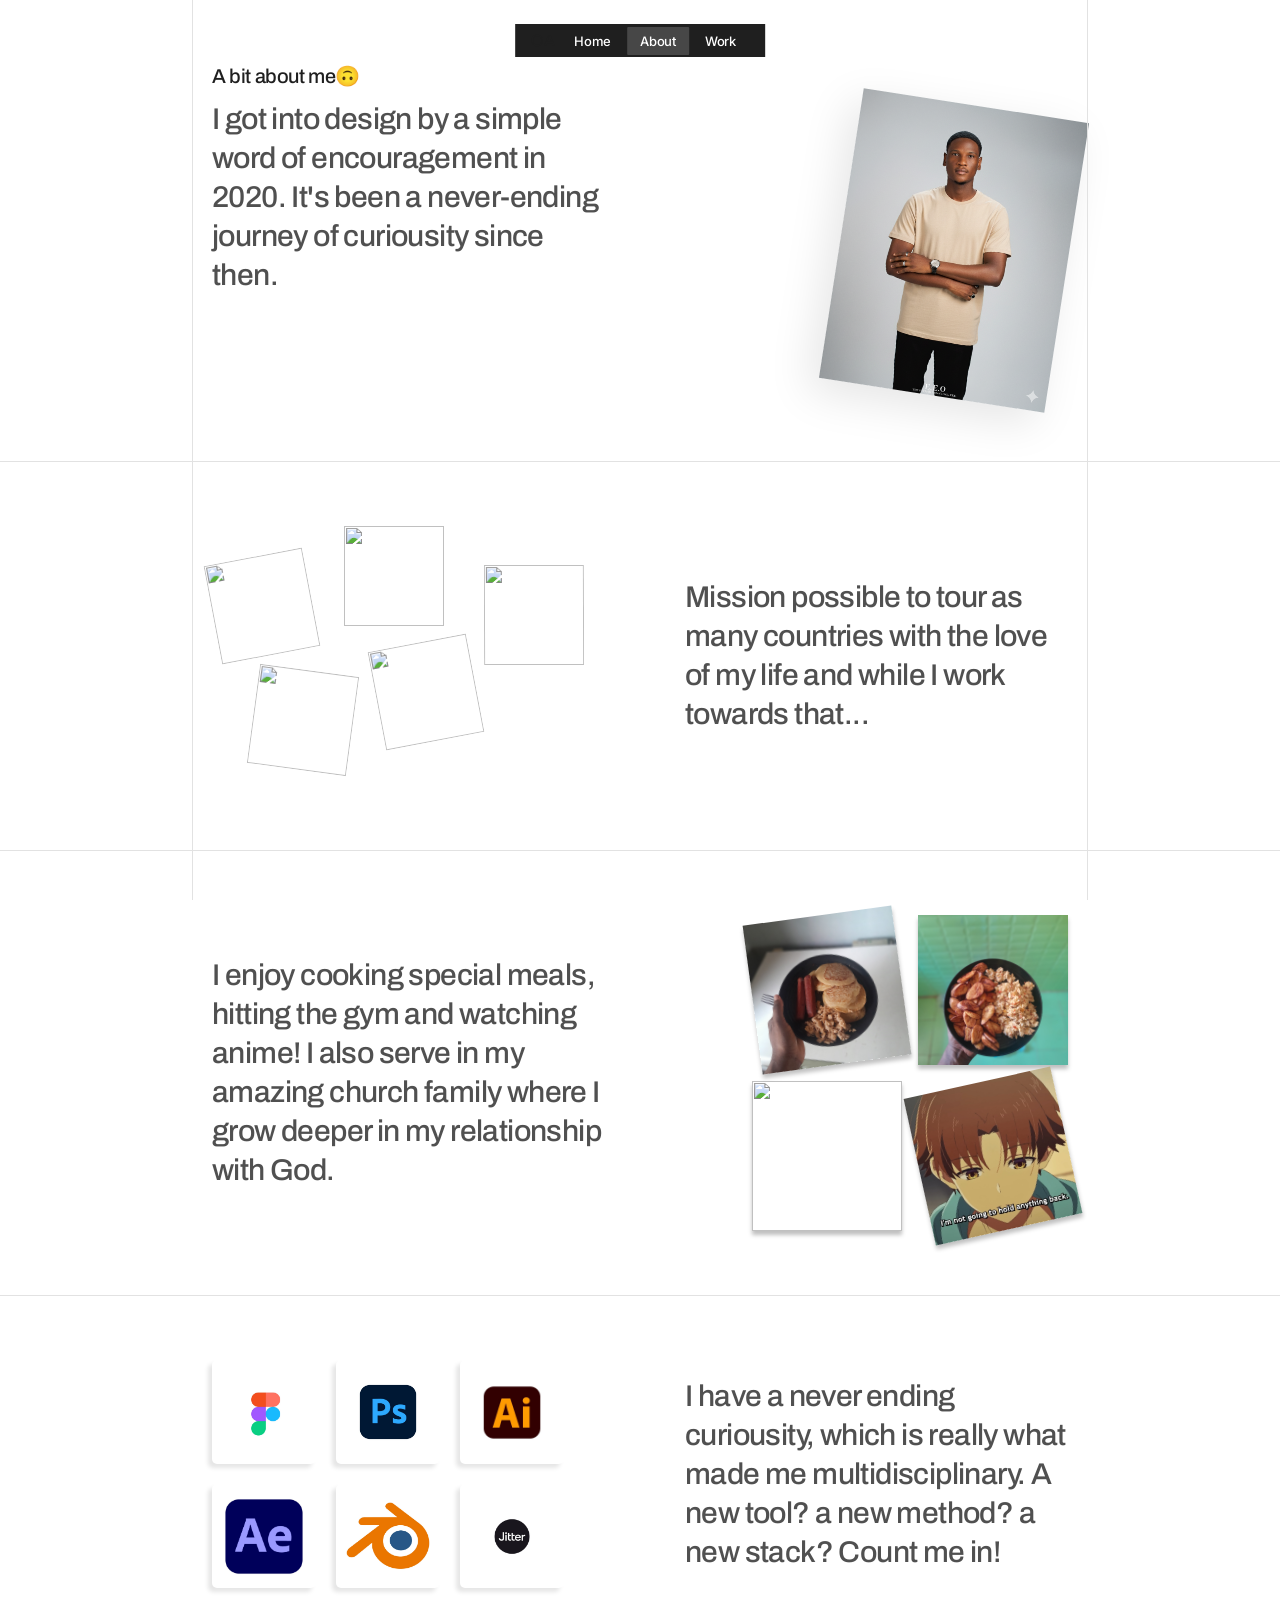
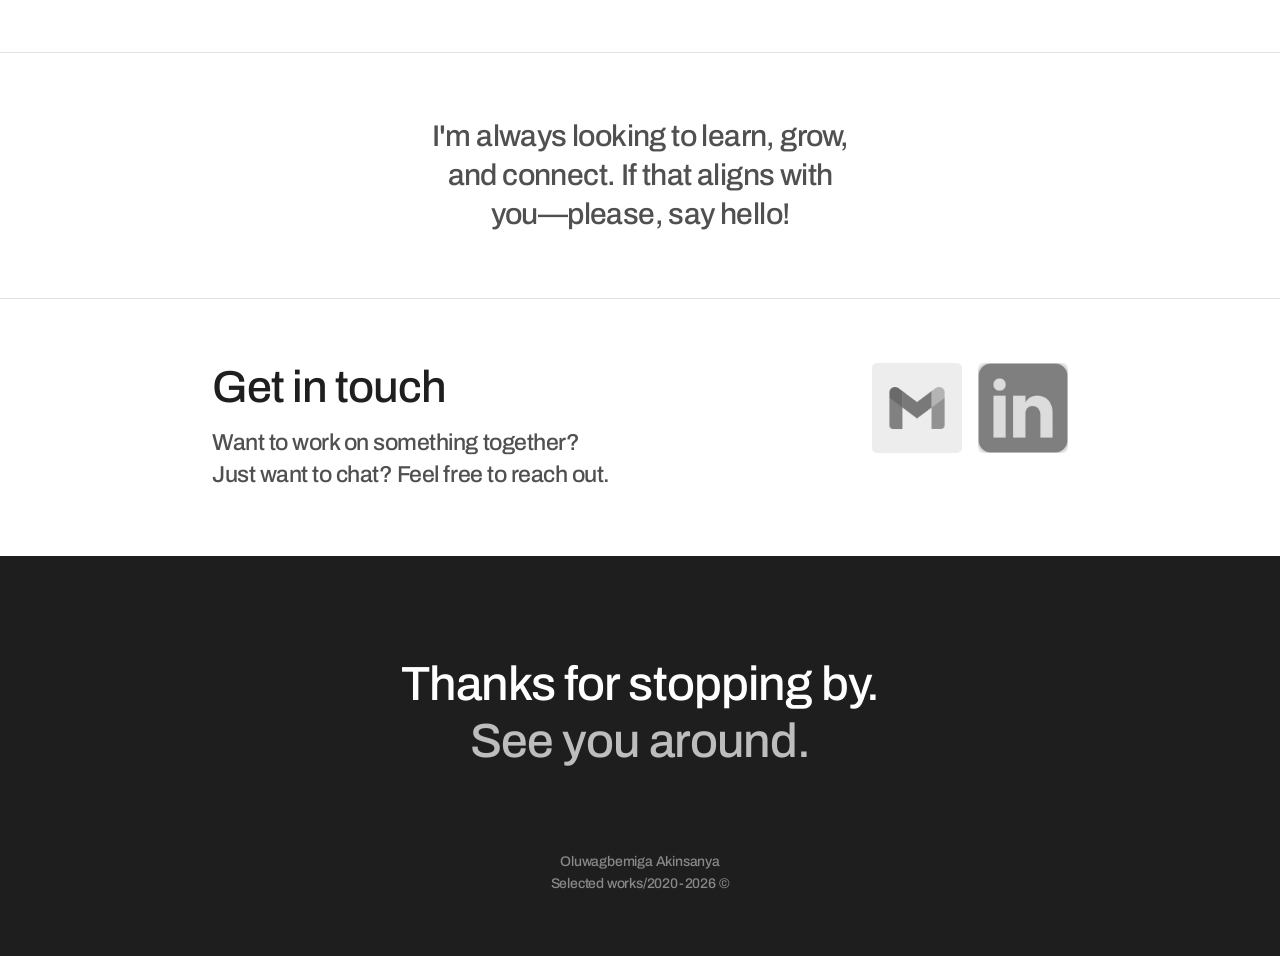
==== commit a0cf2510: "chore: remove contact buttons globally and add 20px padding to contact section" ====
--- a/about.html
+++ b/about.html
@@ -53,11 +53,11 @@
   <div class="page-wrap">
     <div class="about-grid-2col">
       <div class="about-images-scattered">
-        <img src="images/site/about-scattered.png" alt="" class="scattered-img scattered-img-1">
-        <img src="images/site/about-scattered.png" alt="" class="scattered-img scattered-img-2">
-        <img src="images/site/about-scattered.png" alt="" class="scattered-img scattered-img-3">
-        <img src="images/site/about-scattered.png" alt="" class="scattered-img scattered-img-4">
-        <img src="images/site/about-scattered.png" alt="" class="scattered-img scattered-img-5">
+        <img src="images/site/scattered-1.svg" alt="" class="scattered-img scattered-img-1">
+        <img src="images/site/scattered-2.svg" alt="" class="scattered-img scattered-img-2">
+        <img src="images/site/scattered-3.svg" alt="" class="scattered-img scattered-img-3">
+        <img src="images/site/scattered-4.svg" alt="" class="scattered-img scattered-img-4">
+        <img src="images/site/scattered-5.svg" alt="" class="scattered-img scattered-img-5">
       </div>
       <div class="about-text-col-right">
         <p class="about-large-text">Mission possible to tour as many countries with the love of my life and while I work towards that...</p>
@@ -127,14 +127,7 @@
           Want to work on something together?<br>
           Just want to chat? Feel free to reach out.
         </p>
-        <div class="contact-links">
-          <a href="mailto:hello@gbemiga.com" class="contact-btn">
-            <svg width="14" height="14" viewBox="0 0 14 14" fill="none" stroke="currentColor" stroke-width="1.5" aria-hidden="true"><rect x="1" y="3" width="12" height="9" rx="1"/><path d="M1 3.5l6 4.5 6-4.5"/></svg>
-            Email me
-          </a>
-          <a href="https://twitter.com" target="_blank" rel="noopener" class="contact-btn outline">Twitter / X</a>
-          <a href="https://linkedin.com" target="_blank" rel="noopener" class="contact-btn outline">LinkedIn</a>
-        </div>
+
       </div>
       <div class="contact-avatars">
         <div class="contact-avatar">
--- a/styles.css
+++ b/styles.css
@@ -42,9 +42,13 @@
   position: fixed;
   top: 0;
   left: 50%;
-  width: 1px;
+  transform: translateX(-50%);
+  width: 100%;
+  max-width: 896px;
   height: 100vh;
-  background: var(--divider);
+  border-left: 1px solid var(--divider);
+  border-right: 1px solid var(--divider);
+  background: transparent;
   pointer-events: none;
   z-index: 1;
 }
@@ -376,6 +380,7 @@
   justify-content: space-between;
   gap: 40px;
   flex-wrap: wrap;
+  padding: 0 20px;
 }
 .contact-text { flex: 1 1 320px; display: flex; flex-direction: column; gap: 16px; }
 .contact-title {
@@ -440,6 +445,8 @@
   background: var(--dark);
   padding: 100px var(--col-pad) 60px;
   text-align: center;
+  position: relative;
+  z-index: 2;
 }
 .footer-heading {
   font-weight: 500;
@@ -465,6 +472,13 @@
    ═══════════════════════════════════════════════ */
 .about-section-1, .about-section-2, .about-section-3, .about-section-4, .about-section-5 {
   padding: 64px 0;
+}
+.about-section-1 .page-wrap,
+.about-section-2 .page-wrap,
+.about-section-3 .page-wrap,
+.about-section-4 .page-wrap,
+.about-section-5 .page-wrap {
+  padding: 0 calc(var(--col-pad) + 20px);
 }
 
 .about-emoji-heading {
@@ -529,7 +543,6 @@
   width: 100px;
   height: 100px;
   object-fit: cover;
-  box-shadow: 0 4px 4px rgba(0,0,0,0.25);
 }
 .scattered-img-1 { top: 30px; left: 0; transform: rotate(-10.75deg); }
 .scattered-img-2 { top: 0; left: 132px; }
@@ -646,6 +659,7 @@
   font-size: 20px;
   color: var(--black);
   letter-spacing: -.4px;
+  padding: 0 20px;
 }
 .breadcrumb-gray {
   color: var(--gray);
@@ -657,10 +671,10 @@
 .project-showcase-inner {
   max-width: 896px;
   margin: 0 auto;
-  padding: 0 var(--col-pad);
+  padding: 0;
   display: flex;
   flex-direction: column;
-  gap: 48px;
+  gap: 31px;
 }
 .project-showcase-inner img {
   width: 100%;
@@ -668,6 +682,44 @@
   display: block;
 }
 
+.project-overview {
+  padding: 48px 0 0;
+}
+.project-overview .page-wrap {
+  display: flex;
+  flex-direction: column;
+  gap: 16px;
+  padding: 0 calc(var(--col-pad) + 20px);
+}
+.overview-title {
+  font-weight: 700;
+  font-size: clamp(20px, 2vw, 24px);
+  color: var(--gray);
+  letter-spacing: -.4px;
+}
+.overview-text {
+  font-weight: 500;
+  font-size: clamp(14px, 1.5vw, 16px);
+  color: var(--black);
+  letter-spacing: -.32px;
+  line-height: 1.5;
+  max-width: 896px;
+}
+
+.motion-grid {
+  display: grid;
+  grid-template-columns: repeat(2, 1fr);
+  gap: 20px;
+  max-width: 896px;
+  margin: 0 auto;
+  padding: 0;
+}
+.motion-grid img {
+  width: 100%;
+  height: auto;
+  display: block;
+}
+
 /* ═══════════════════════════════════════════════
    RESPONSIVE — TABLET (≤ 1024px)
    ═══════════════════════════════════════════════ */
@@ -676,7 +728,7 @@
 
   .project-grid { grid-template-columns: repeat(2, 1fr); gap: 28px 16px; }
   .exploration-grid { gap: 24px; }
-  .project-showcase-inner { gap: 32px; }
+  .project-showcase-inner { gap: 31px; }
   .about-bio { gap: 40px; }
   .resume-layout { grid-template-columns: 1fr; gap: 48px; }
   .timeline-item { grid-template-columns: 90px 1fr; gap: 16px; }
@@ -703,6 +755,7 @@
   /* grids: 1-col */
   .project-grid { grid-template-columns: 1fr; }
   .exploration-grid { grid-template-columns: 1fr; }
+  .motion-grid { grid-template-columns: 1fr; }
 
   /* about sections: 1-col */
   .about-intro, .about-grid-2col { grid-template-columns: 1fr; gap: 32px; }
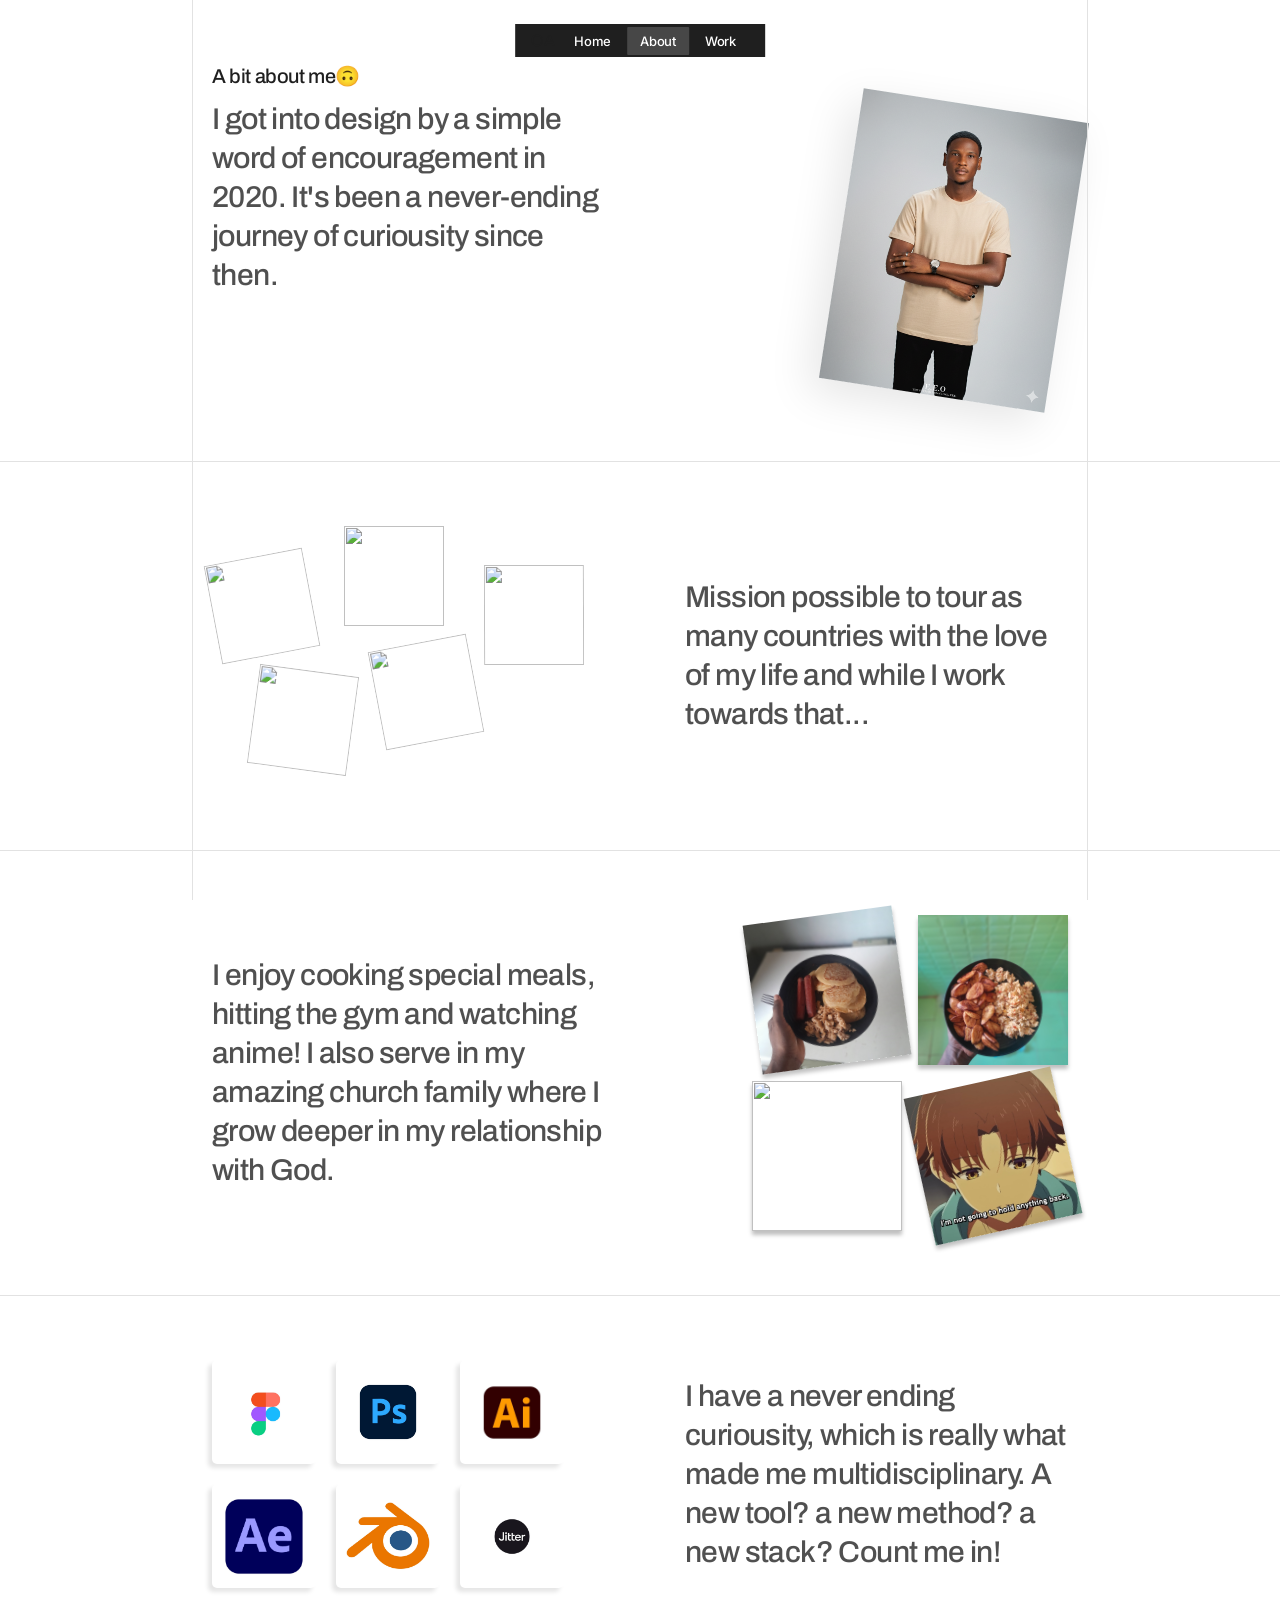
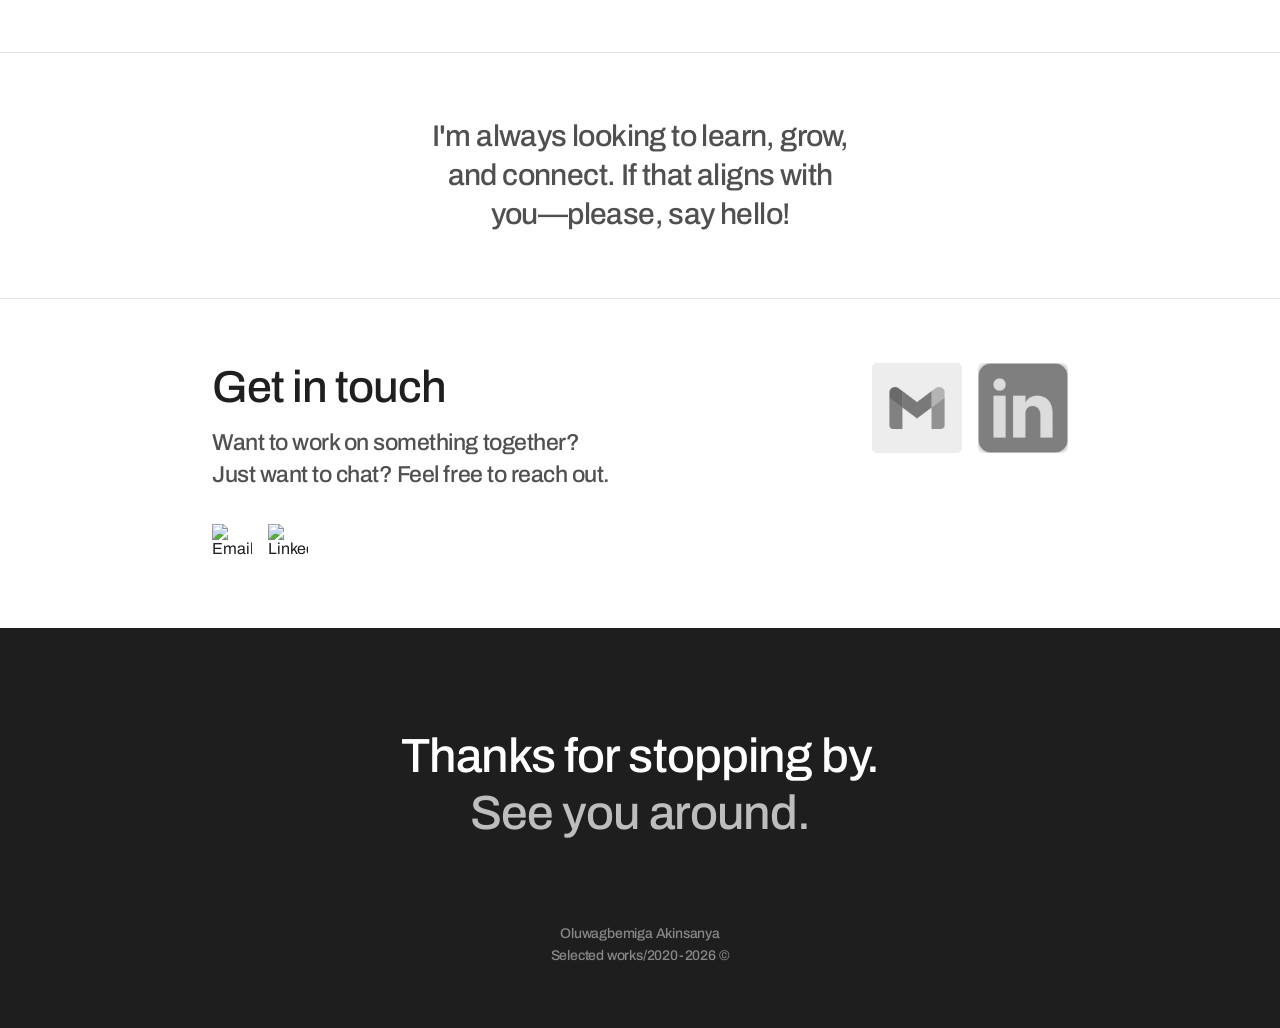
==== commit c76704e6: "Restore contact section with purely SVG icons (Gmail and LinkedIn)" ====
--- a/about.html
+++ b/about.html
@@ -127,6 +127,14 @@
           Want to work on something together?<br>
           Just want to chat? Feel free to reach out.
         </p>
+        <div class="contact-links">
+          <a href="mailto:hello@gbemiga.com" class="social-icon" aria-label="Email me">
+            <img src="images/site/gmail.svg" alt="Email">
+          </a>
+          <a href="https://linkedin.com" target="_blank" rel="noopener" class="social-icon" aria-label="LinkedIn">
+            <img src="images/site/linkedin.svg" alt="LinkedIn">
+          </a>
+        </div>
 
       </div>
       <div class="contact-avatars">
--- a/styles.css
+++ b/styles.css
@@ -398,28 +398,20 @@
   line-height: 1.4;
   font-variation-settings: 'wdth' 100;
 }
-.contact-links { display: flex; gap: 16px; margin-top: 8px; flex-wrap: wrap; }
-.contact-btn {
-  display: inline-flex;
-  align-items: center;
-  gap: 8px;
-  background: var(--black);
-  color: var(--white);
-  font-family: var(--font-ui);
-  font-weight: 500;
-  font-size: 14px;
-  letter-spacing: -.2px;
-  padding: 12px 24px;
-  border-radius: 2px;
-  transition: background .15s;
-}
-.contact-btn:hover { background: #333; }
-.contact-btn.outline {
-  background: transparent;
-  border: 1px solid var(--black);
-  color: var(--black);
-}
-.contact-btn.outline:hover { background: var(--light); }
+.contact-links { display: flex; gap: 16px; margin-top: 16px; align-items: center; }
+.social-icon {
+  display: block;
+  width: 40px;
+  height: 40px;
+  transition: transform .15s;
+}
+.social-icon:hover { transform: scale(1.05); }
+.social-icon img {
+  width: 100%;
+  height: 100%;
+  display: block;
+  object-fit: contain;
+}
 
 .contact-avatars { display: flex; gap: 16px; align-items: center; flex-shrink: 0; }
 .contact-avatar {
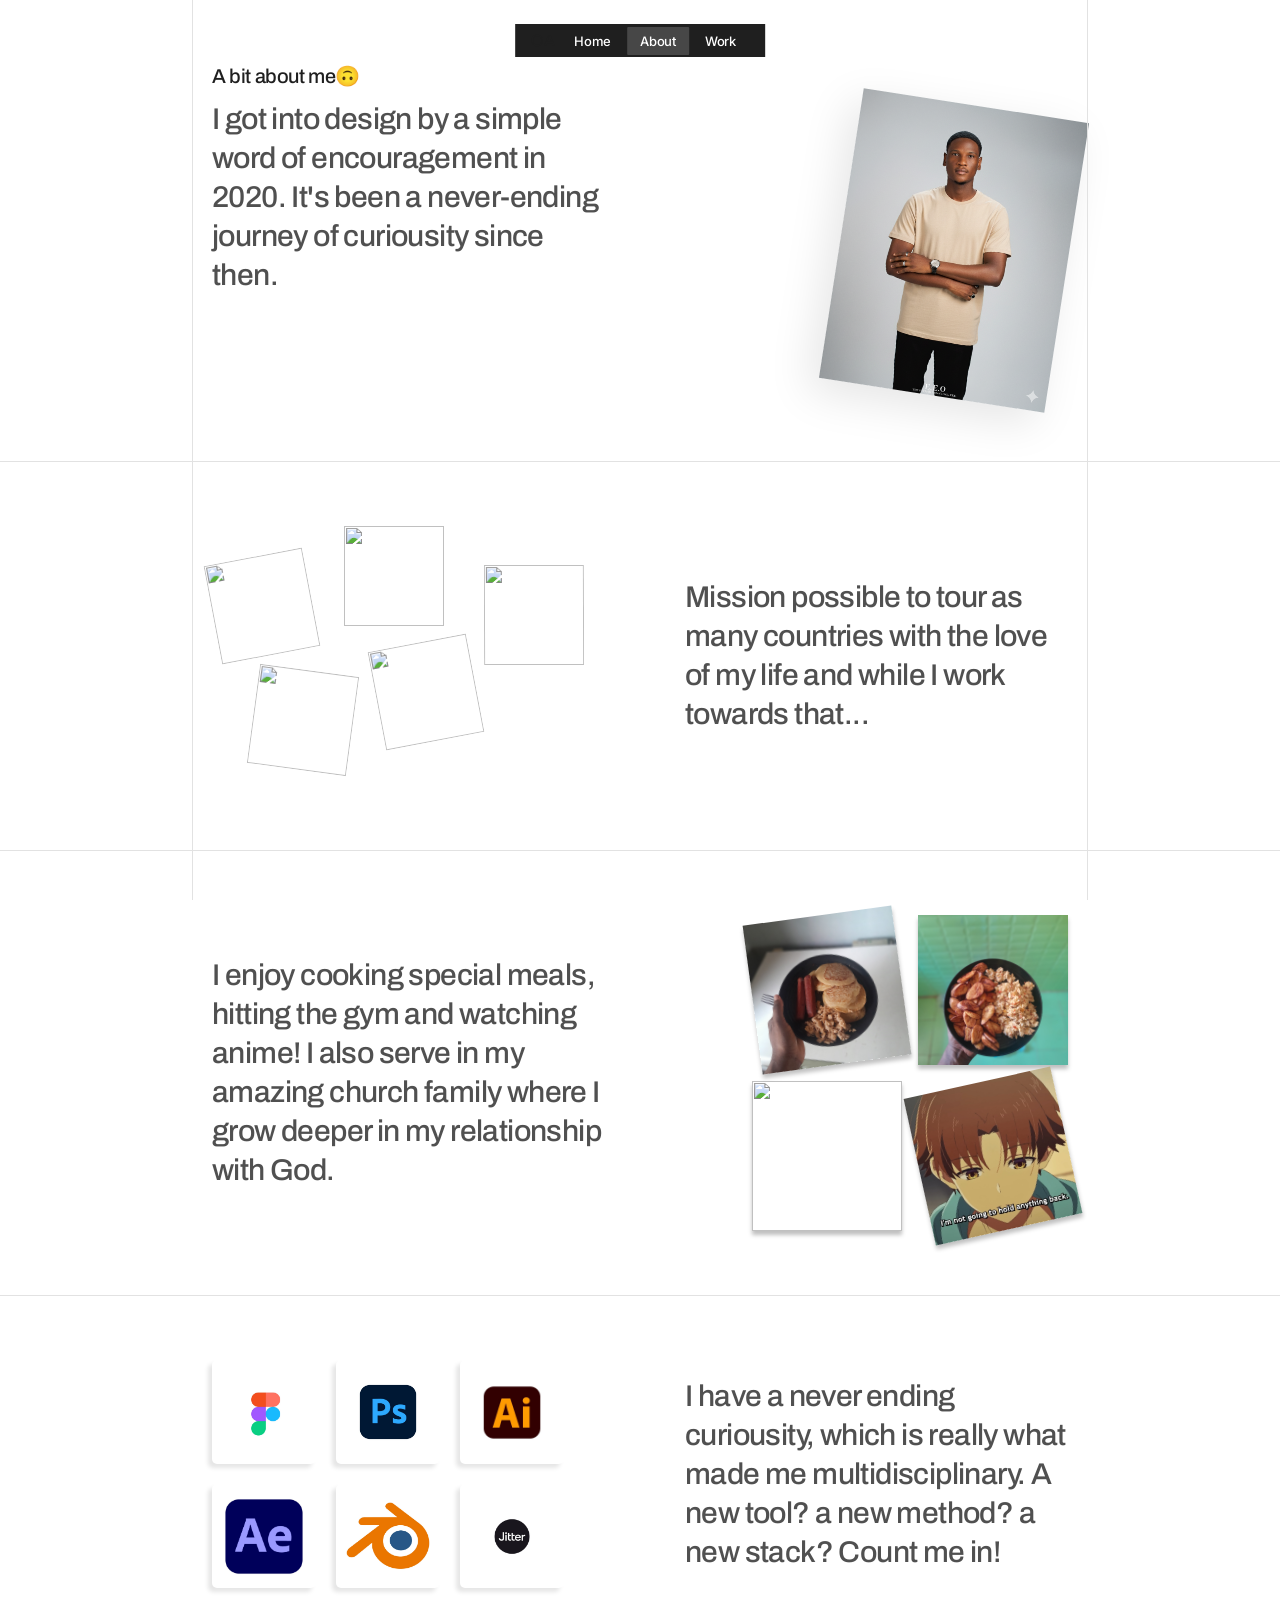
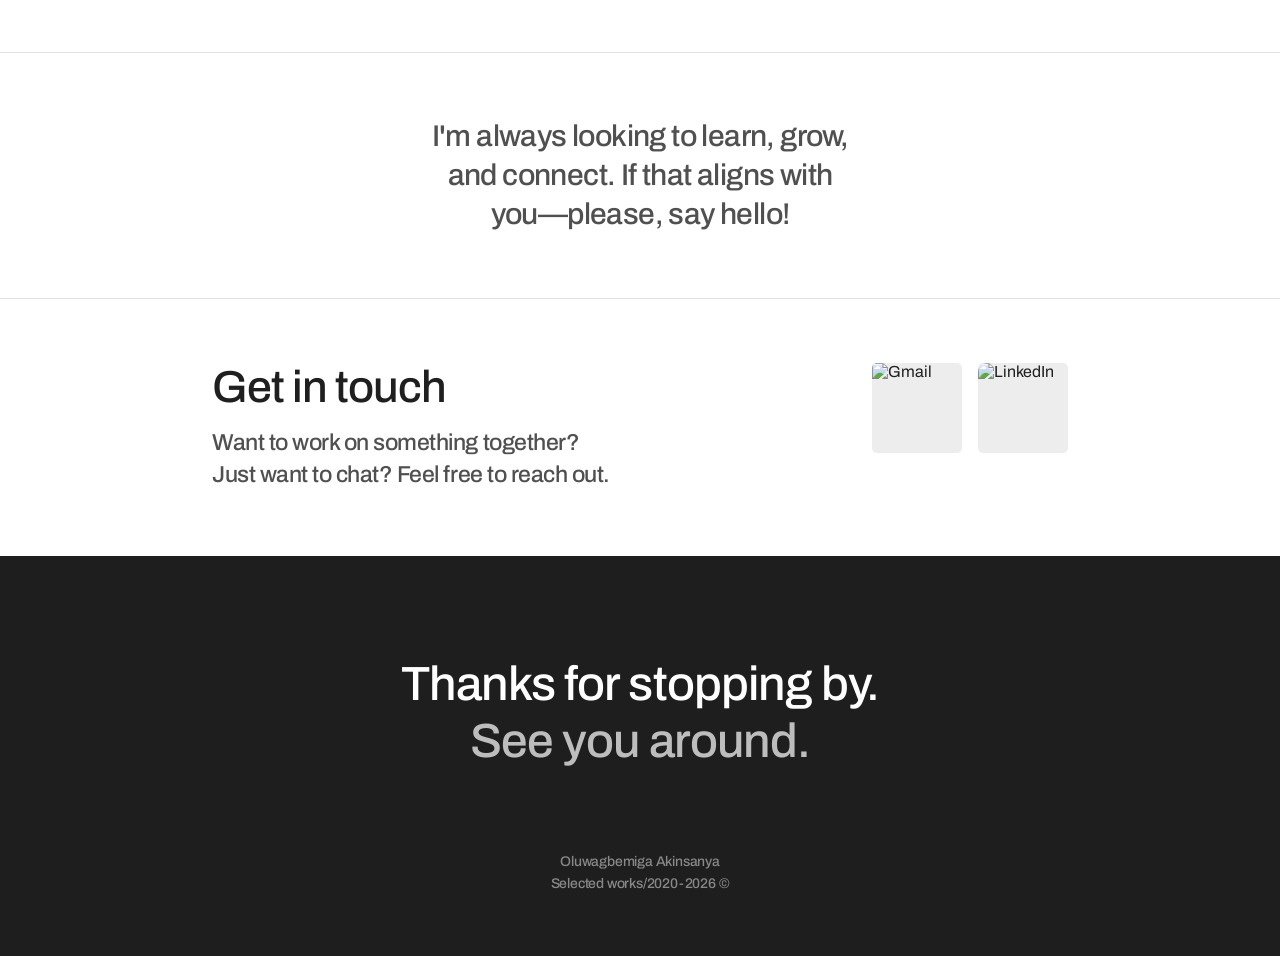
==== commit fcd4a208: "chore: convert contact avatars to use social SVG icons" ====
--- a/about.html
+++ b/about.html
@@ -127,22 +127,18 @@
           Want to work on something together?<br>
           Just want to chat? Feel free to reach out.
         </p>
-        <div class="contact-links">
-          <a href="mailto:hello@gbemiga.com" class="social-icon" aria-label="Email me">
-            <img src="images/site/gmail.svg" alt="Email">
-          </a>
-          <a href="https://linkedin.com" target="_blank" rel="noopener" class="social-icon" aria-label="LinkedIn">
-            <img src="images/site/linkedin.svg" alt="LinkedIn">
-          </a>
-        </div>
 
       </div>
       <div class="contact-avatars">
         <div class="contact-avatar">
-          <img src="images/site/contact-avatar-1.png" alt="">
+          <a href="mailto:kingoluwagbemiga@gmail.com" target="_blank" rel="noopener" class="social-icon" aria-label="Gmail">
+            <img src="images/site/gmail.svg" alt="Gmail">
+          </a>
         </div>
         <div class="contact-avatar rounded">
-          <img src="images/site/contact-avatar-2.png" alt="">
+          <a href="https://www.linkedin.com/in/oluwagbemiga-akinsanya-471084200" target="_blank" rel="noopener" class="social-icon" aria-label="LinkedIn">
+            <img src="images/site/linkedin.svg" alt="LinkedIn">
+          </a>
         </div>
       </div>
     </div>
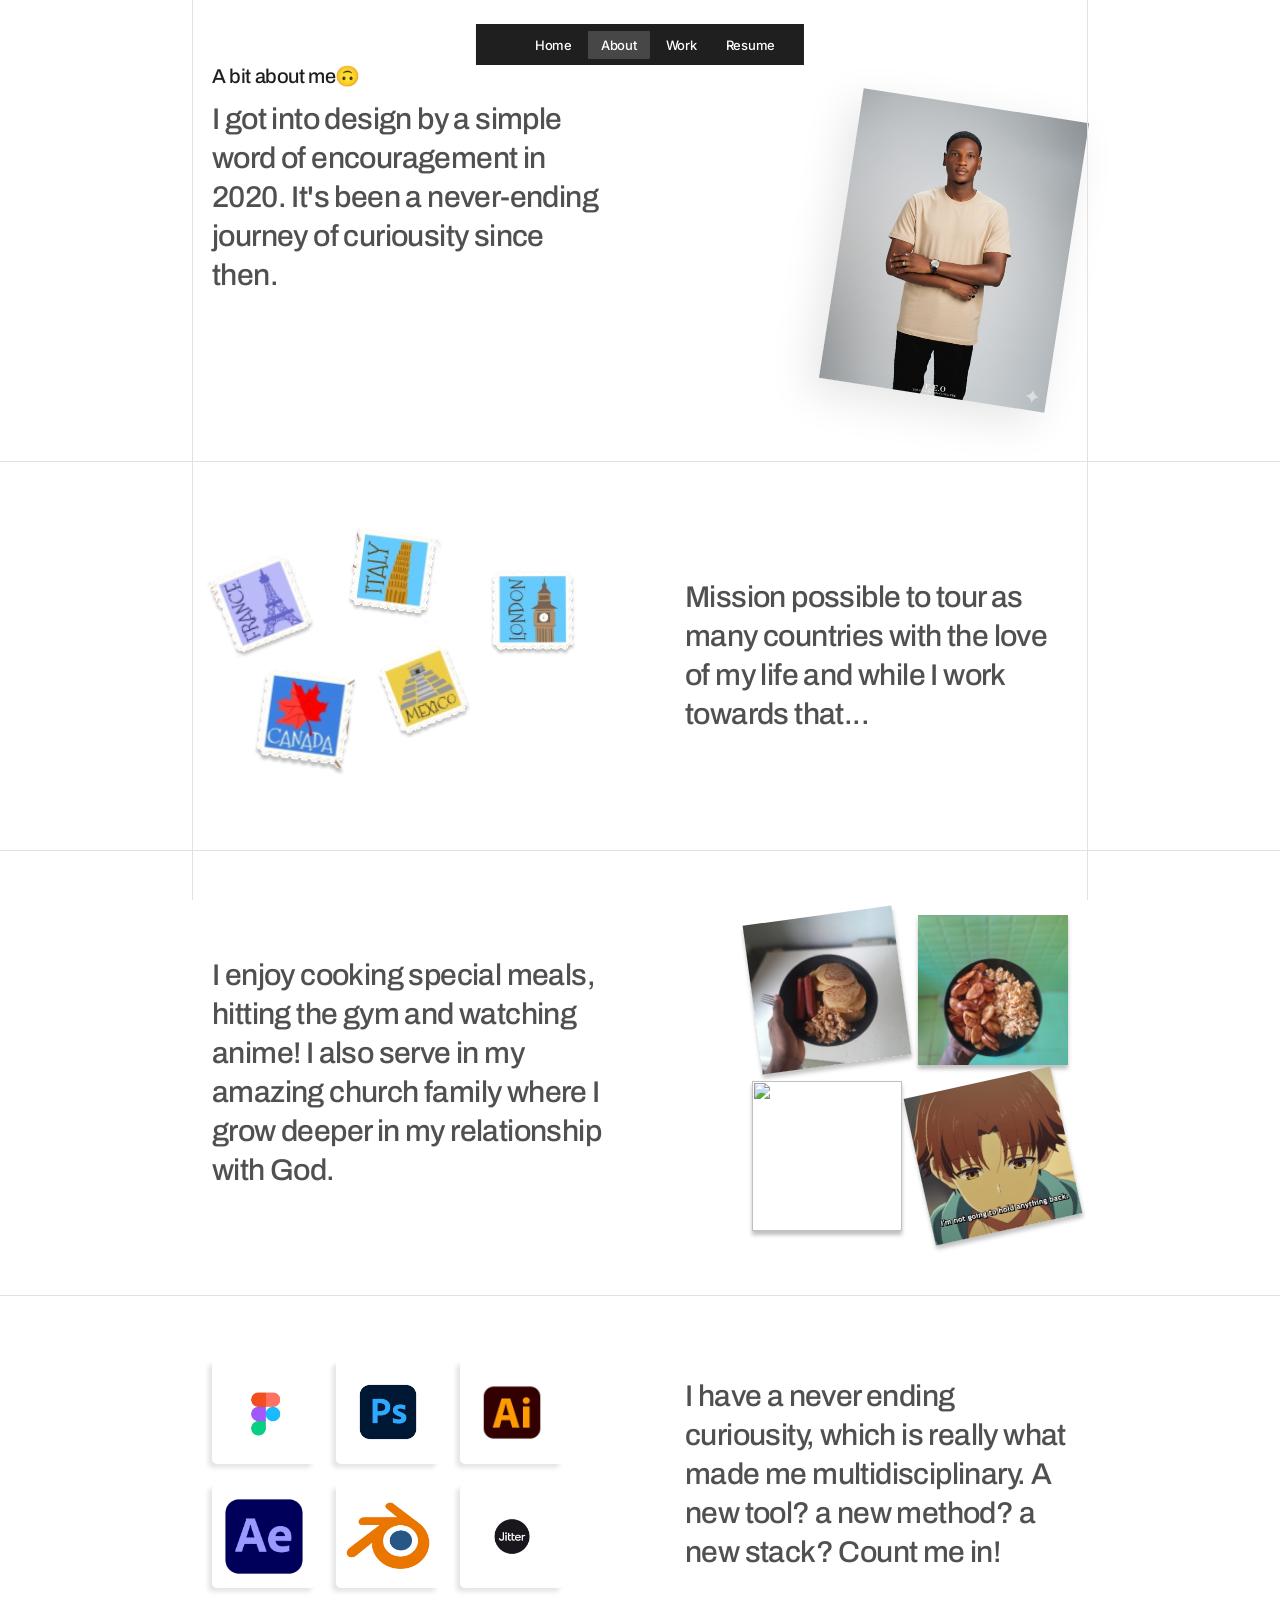
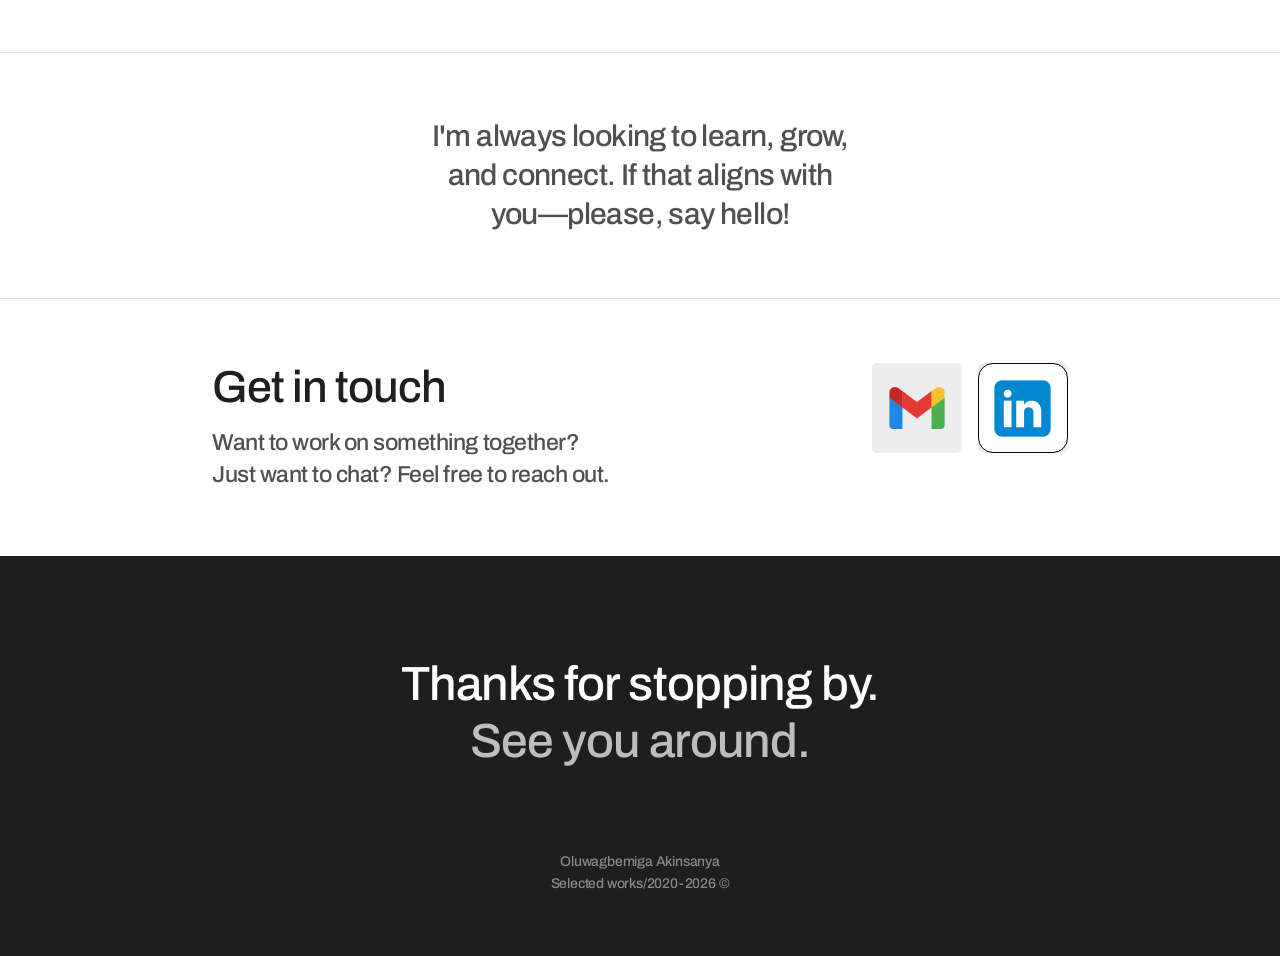
==== commit 6aa6aa87: "Push latest updates: social icons, SVG assets, hero wrap fix, and layout refinements" ====
--- a/about.html
+++ b/about.html
@@ -19,6 +19,7 @@
     <a href="index.html"  class="nav-link">Home</a>
     <a href="about.html"  class="nav-link active">About</a>
     <a href="work.html"   class="nav-link">Work</a>
+    <a href="#" class="nav-link">Resume</a>
   </div>
   <button class="nav-hamburger" id="hamburger" aria-label="Open menu" aria-expanded="false">
     <span></span><span></span><span></span>
@@ -29,6 +30,7 @@
   <a href="index.html"  class="nav-link">Home</a>
   <a href="about.html"  class="nav-link active">About</a>
   <a href="work.html"   class="nav-link">Work</a>
+  <a href="#" class="nav-link">Resume</a>
 </div>
 
 <!-- ── Section 1 ── -->
--- a/styles.css
+++ b/styles.css
@@ -66,7 +66,7 @@
   display: flex;
   align-items: center;
   gap: 6px;
-  padding: 8px 16px;
+  padding: 12px 16px;
   white-space: nowrap;
   transition: top .3s;
 }
@@ -125,7 +125,7 @@
    PAGE LAYOUT HELPERS
    ═══════════════════════════════════════════════ */
 .page-wrap {
-  padding: 0 var(--col-pad);
+  padding: 0 calc(var(--col-pad) + 20px);
   max-width: calc(var(--max-content) + 2 * var(--col-pad));
   margin: 0 auto;
 }
@@ -159,8 +159,13 @@
   letter-spacing: -.96px;
   line-height: 1.15;
   font-variation-settings: 'wdth' 100;
+  max-width: 560px;
 }
 .hero-desc em { font-style: italic; }
+.hero-break { display: none; }
+@media (min-width: 769px) {
+  .hero-break { display: block; }
+}
 
 /* ═══════════════════════════════════════════════
    STATS BAR
@@ -380,7 +385,6 @@
   justify-content: space-between;
   gap: 40px;
   flex-wrap: wrap;
-  padding: 0 20px;
 }
 .contact-text { flex: 1 1 320px; display: flex; flex-direction: column; gap: 16px; }
 .contact-title {
@@ -401,11 +405,14 @@
 .contact-links { display: flex; gap: 16px; margin-top: 16px; align-items: center; }
 .social-icon {
   display: block;
-  width: 40px;
-  height: 40px;
-  transition: transform .15s;
-}
-.social-icon:hover { transform: scale(1.05); }
+  position: relative;
+  width: 100%;
+  height: 100%;
+  transition: transform .2s ease-out;
+  backface-visibility: hidden;
+  -webkit-font-smoothing: antialiased;
+}
+.social-icon:hover { transform: scale(1.05) translateZ(0); }
 .social-icon img {
   width: 100%;
   height: 100%;
@@ -435,7 +442,7 @@
    ═══════════════════════════════════════════════ */
 .site-footer {
   background: var(--dark);
-  padding: 100px var(--col-pad) 60px;
+  padding: 100px calc(var(--col-pad) + 20px) 60px;
   text-align: center;
   position: relative;
   z-index: 2;
@@ -464,13 +471,6 @@
    ═══════════════════════════════════════════════ */
 .about-section-1, .about-section-2, .about-section-3, .about-section-4, .about-section-5 {
   padding: 64px 0;
-}
-.about-section-1 .page-wrap,
-.about-section-2 .page-wrap,
-.about-section-3 .page-wrap,
-.about-section-4 .page-wrap,
-.about-section-5 .page-wrap {
-  padding: 0 calc(var(--col-pad) + 20px);
 }
 
 .about-emoji-heading {
@@ -651,7 +651,6 @@
   font-size: 20px;
   color: var(--black);
   letter-spacing: -.4px;
-  padding: 0 20px;
 }
 .breadcrumb-gray {
   color: var(--gray);
@@ -681,7 +680,6 @@
   display: flex;
   flex-direction: column;
   gap: 16px;
-  padding: 0 calc(var(--col-pad) + 20px);
 }
 .overview-title {
   font-weight: 700;
@@ -702,9 +700,9 @@
   display: grid;
   grid-template-columns: repeat(2, 1fr);
   gap: 20px;
-  max-width: 896px;
+  max-width: calc(896px + 2 * var(--col-pad));
   margin: 0 auto;
-  padding: 0;
+  padding: 0 calc(var(--col-pad) + 20px);
 }
 .motion-grid img {
   width: 100%;
@@ -733,7 +731,7 @@
   :root { --col-pad: 20px; }
 
   /* nav: hide link row, show hamburger */
-  .site-nav { top: 16px; padding: 10px 16px; gap: 0; justify-content: space-between; width: calc(100% - 32px); }
+  .site-nav { top: 16px; padding: 12px 16px; gap: 0; justify-content: space-between; width: calc(100% - 32px); }
   .nav-links  { display: none; }
   .nav-brand  { font-family: var(--font-ui); font-weight: 700; font-size: 14px; color: var(--white); letter-spacing: -.2px; }
   .nav-hamburger { display: flex; }
@@ -767,8 +765,10 @@
   .about-tool-icon { width: 80px; height: 80px; }
 
   /* contact */
-  .contact-inner { flex-direction: column; }
-  .contact-avatars { display: none; } /* avatars not critical on mobile */
+  #contact { padding: 48px 0; }
+  .contact-inner { flex-direction: column; align-items: flex-start; gap: 32px; }
+  .contact-avatars { gap: 12px; }
+  .contact-avatar { width: 64px; height: 64px; }
 
   /* resume timeline */
   .timeline-item { grid-template-columns: 1fr; gap: 8px; }
